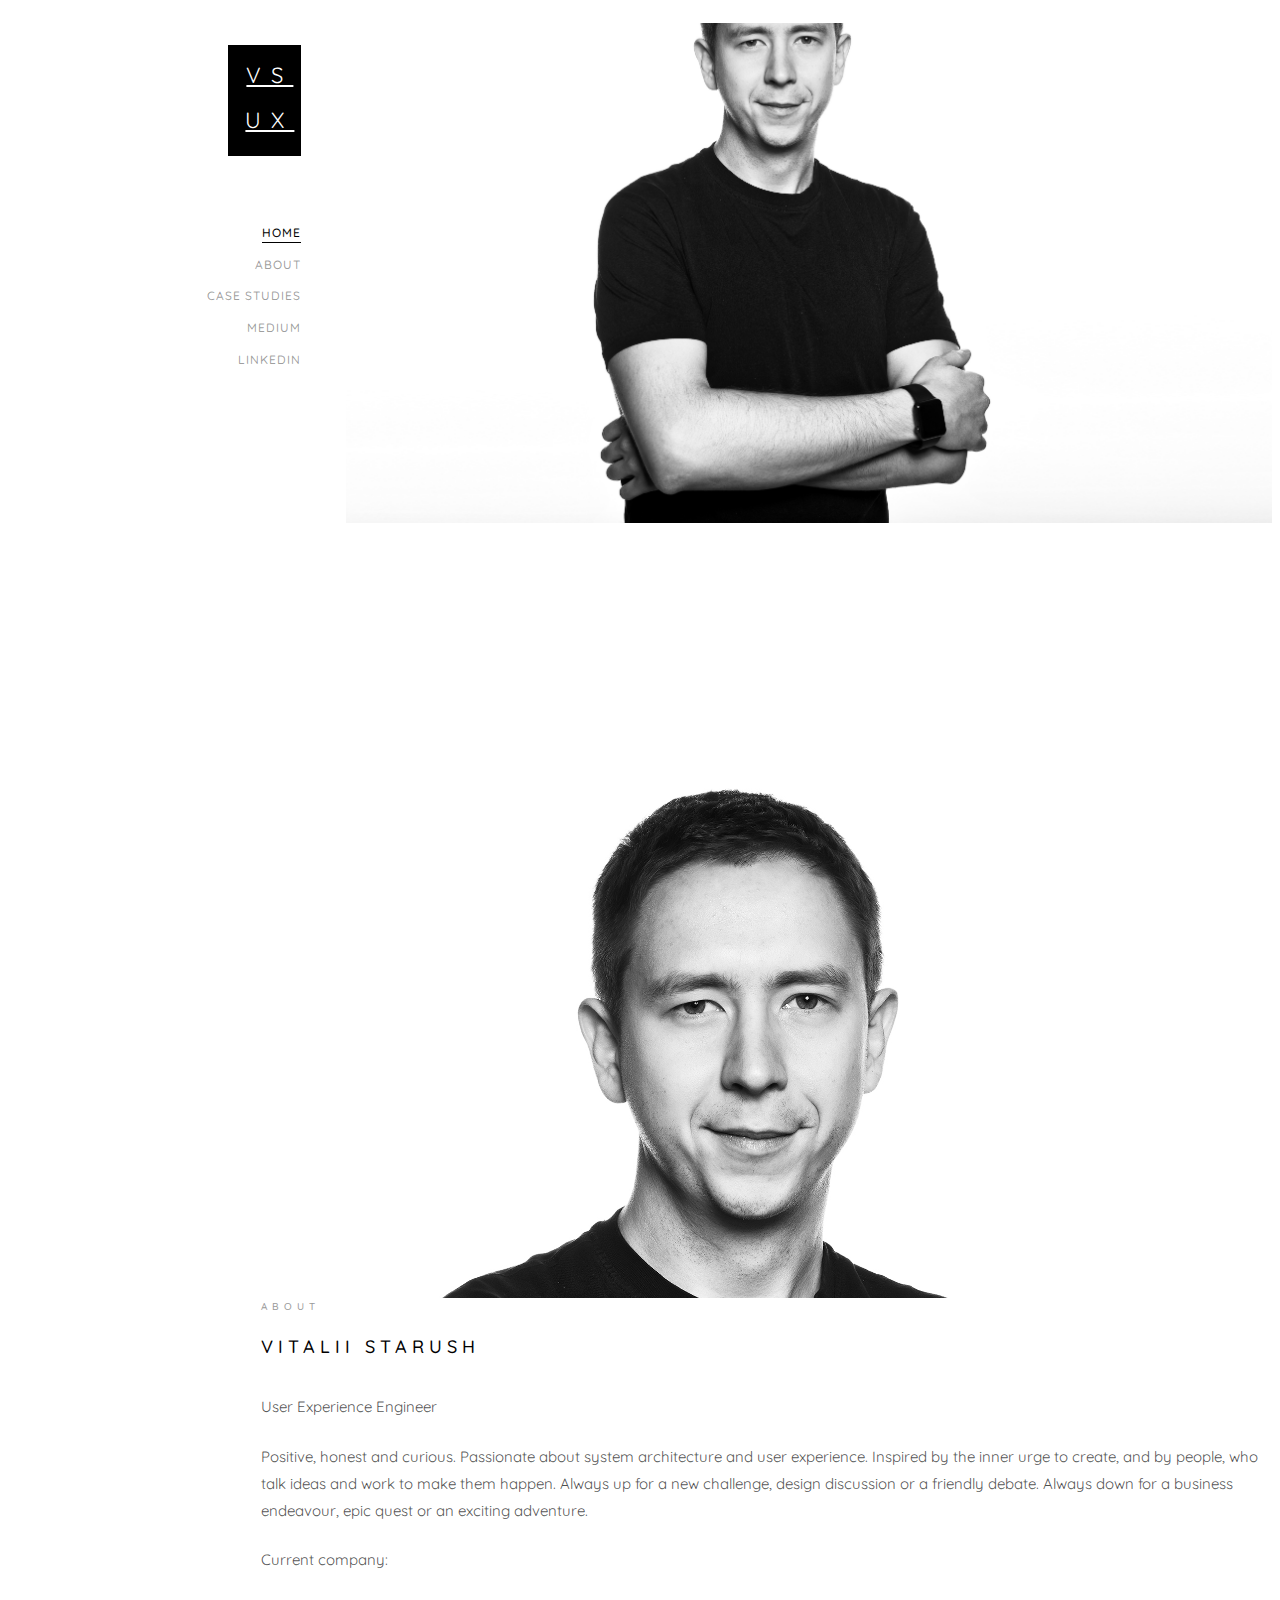
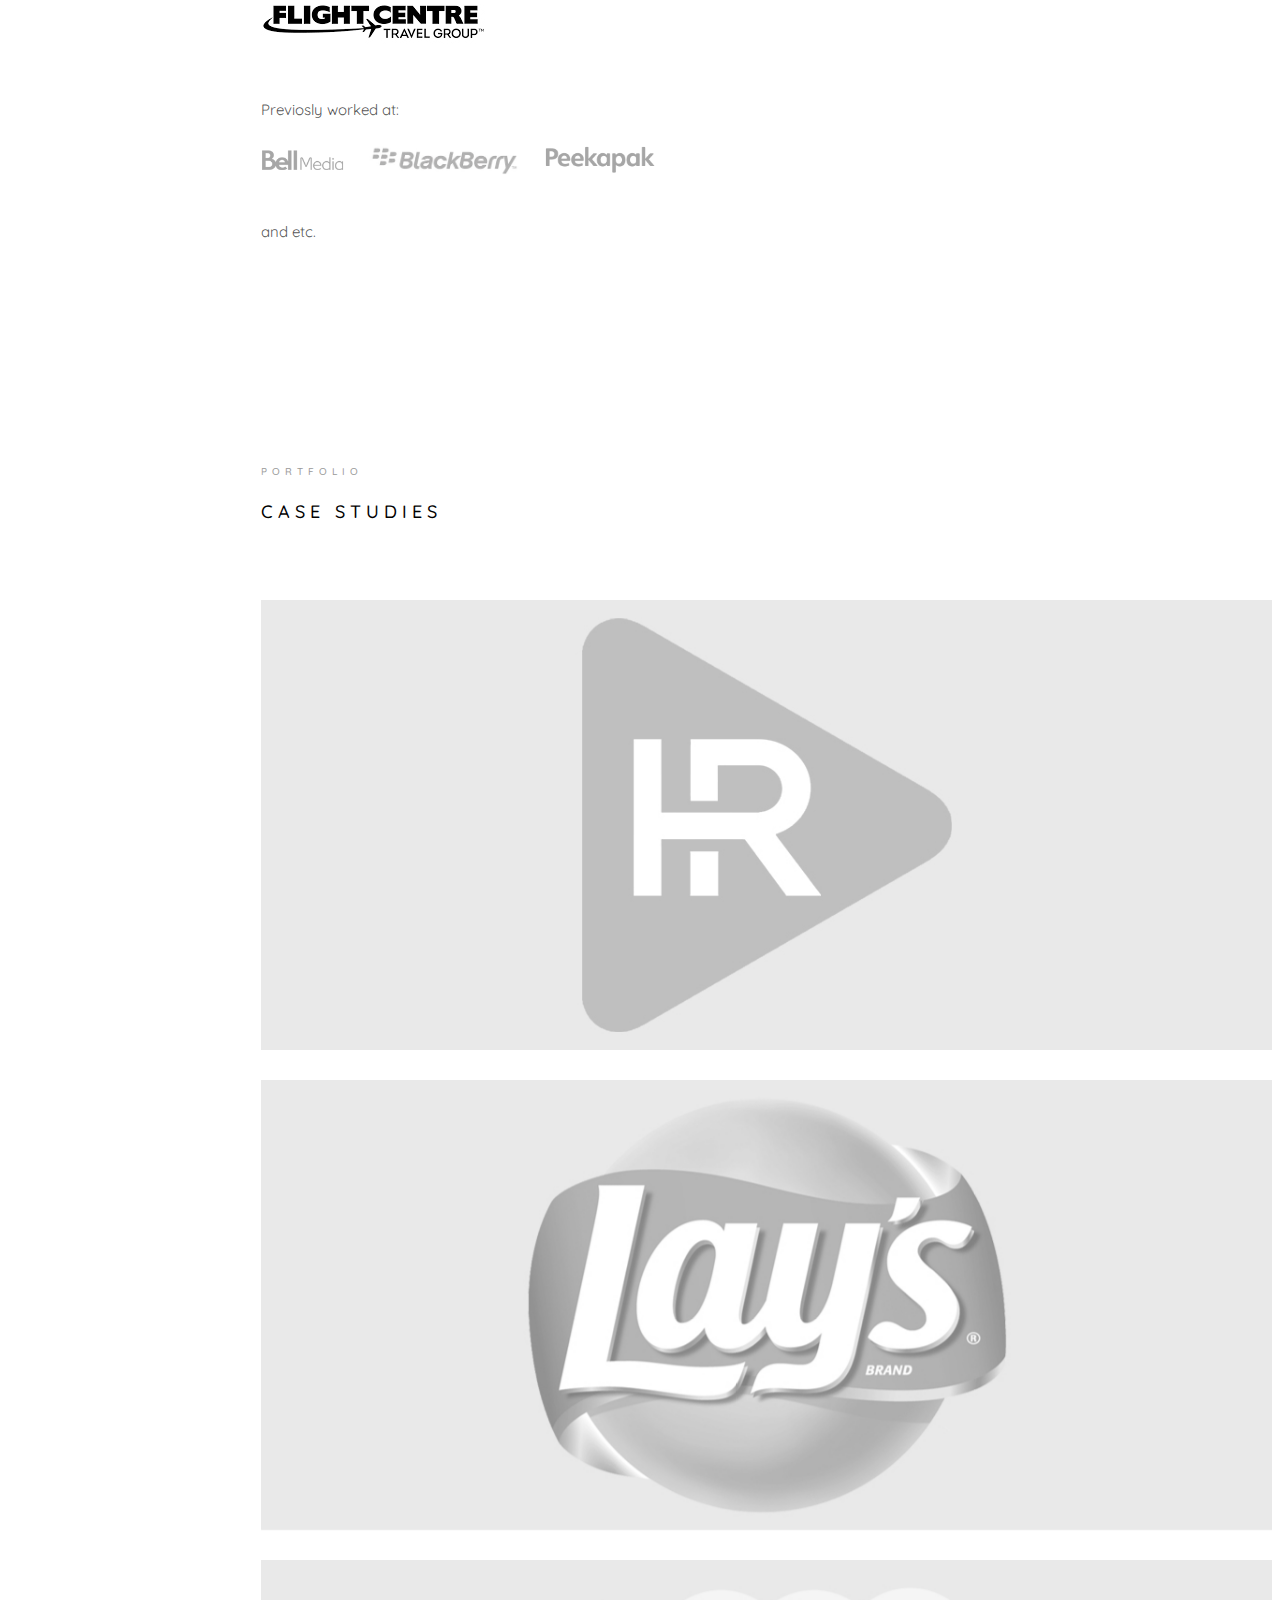
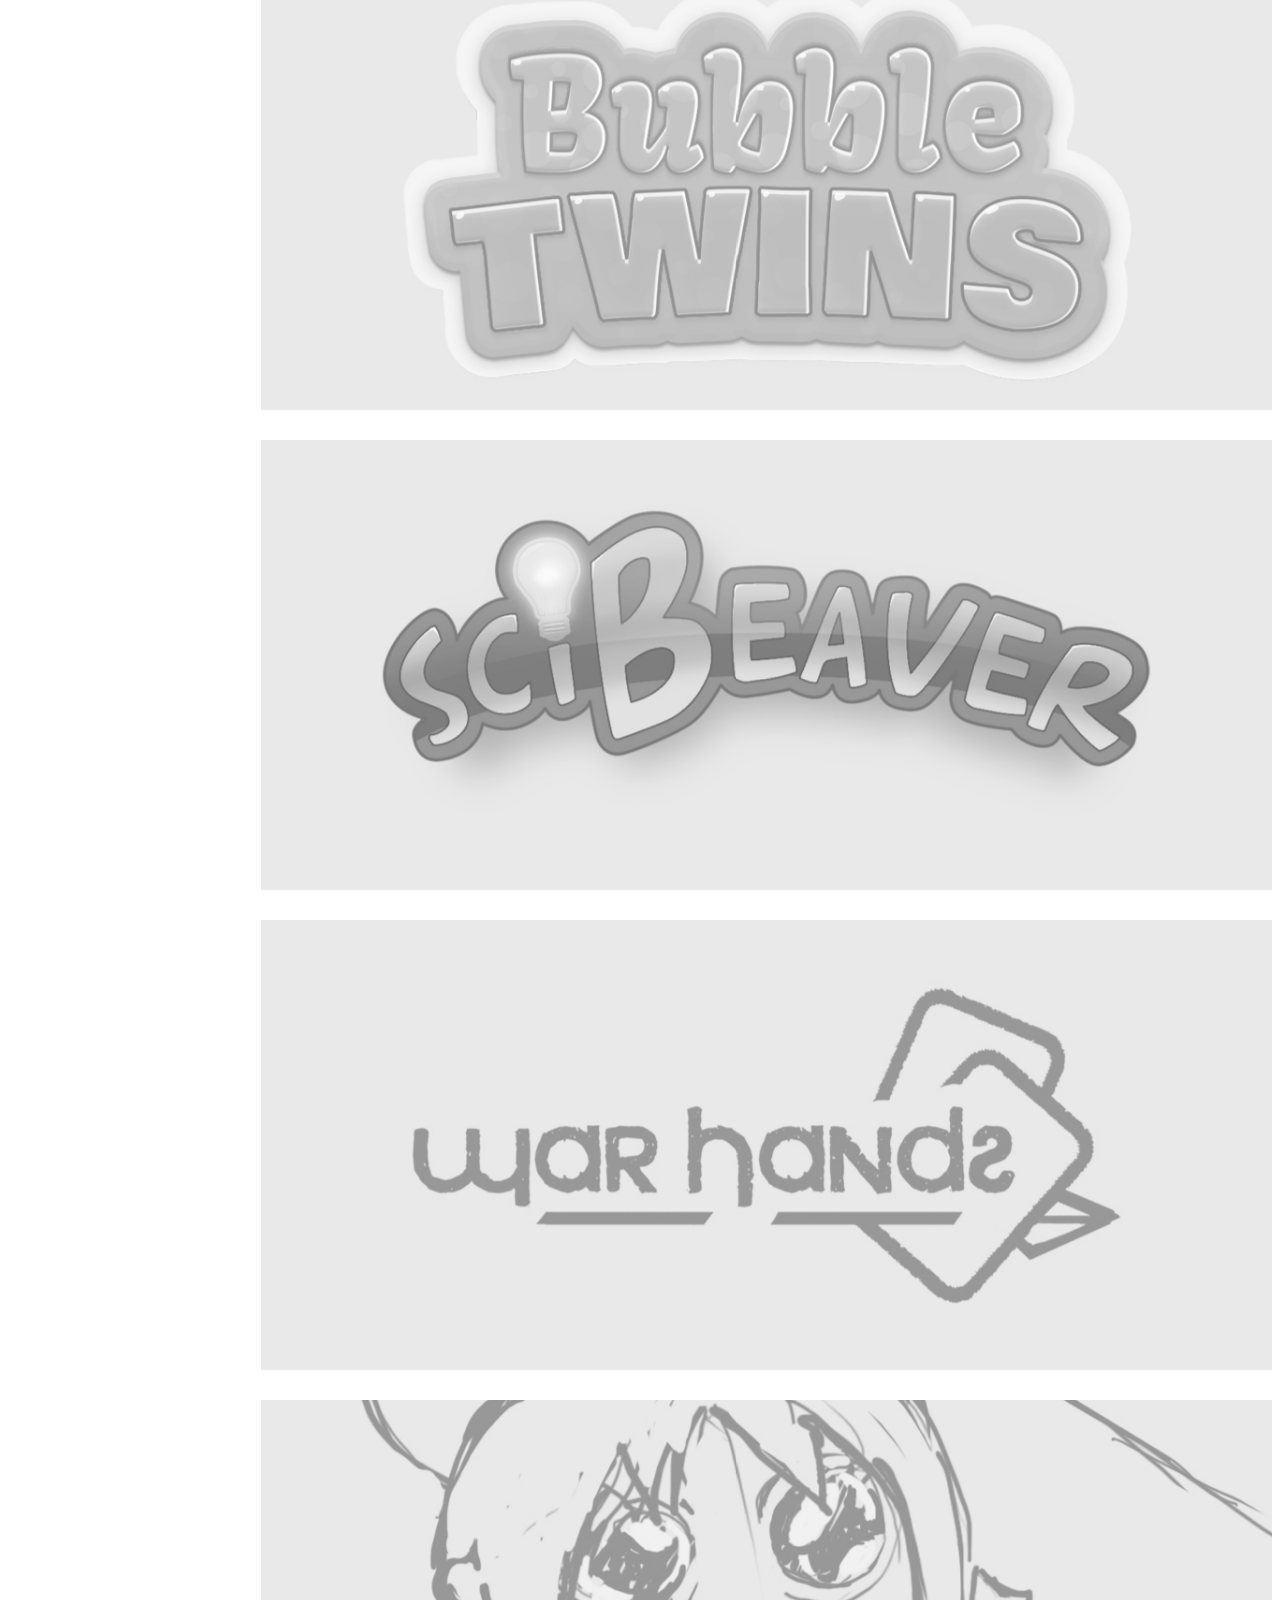
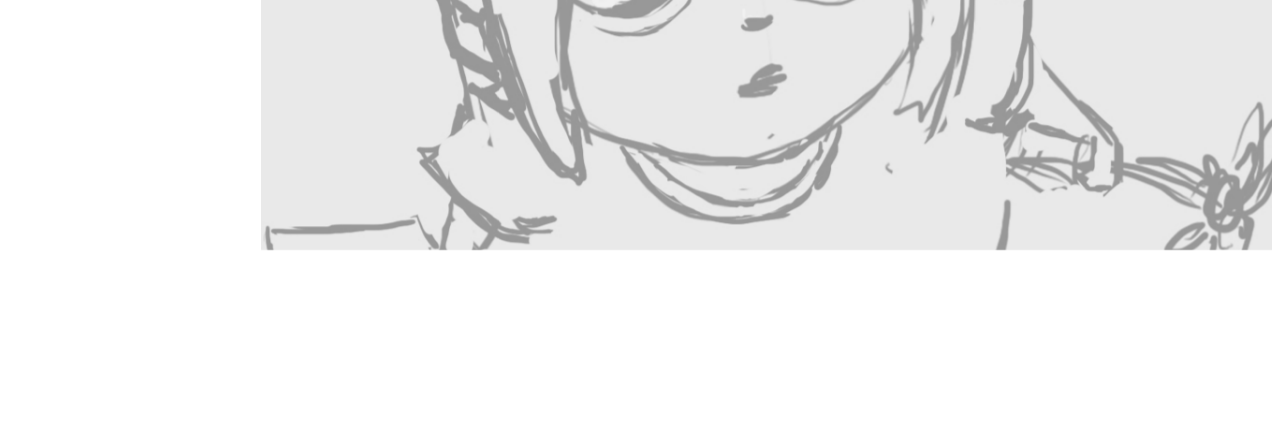
==== index.html @ bcd08b10 "Website version Zero" ====
<!DOCTYPE HTML>
<html>
	
	<head>
	<meta charset="utf-8">
	<meta http-equiv="X-UA-Compatible" content="IE=edge">
	<title>Work Template</title>
	<meta name="viewport" content="width=device-width, initial-scale=1">
	<meta name="description" content="" />
	<meta name="keywords" content="" />
	<meta name="author" content="" />

  <!-- Facebook and Twitter integration -->
	<meta property="og:title" content=""/>
	<meta property="og:image" content=""/>
	<meta property="og:url" content=""/>
	<meta property="og:site_name" content=""/>
	<meta property="og:description" content=""/>
	<meta name="twitter:title" content="" />
	<meta name="twitter:image" content="" />
	<meta name="twitter:url" content="" />
	<meta name="twitter:card" content="" />

	<!-- Place favicon.ico and apple-touch-icon.png in the root directory -->
	<link rel="shortcut icon" href="favicon.ico">

	<link href="https://fonts.googleapis.com/css?family=Quicksand:300,400,500,700" rel="stylesheet">
	
	<!-- Animate.css -->
	<link rel="stylesheet" href="css/animate.css">
	<!-- Icomoon Icon Fonts-->
	<link rel="stylesheet" href="css/icomoon.css">
	<!-- Bootstrap  -->
	<link rel="stylesheet" href="css/bootstrap.css">
	<!-- Flexslider  -->
	<link rel="stylesheet" href="css/flexslider.css">
	<!-- Theme style  -->
	<link rel="stylesheet" href="css/style.css">

	<!-- Modernizr JS -->
	<script src="js/modernizr-2.6.2.min.js"></script>
	<!-- FOR IE9 below -->
	<!--[if lt IE 9]>
	<script src="js/respond.min.js"></script>
	<![endif]-->

	</head>
	<body>
	<div id="colorlib-page">
		<a href="#" class="js-colorlib-nav-toggle colorlib-nav-toggle"><i></i></a>
		<aside id="colorlib-aside" role="complementary" class="border js-fullheight">
			<h1 id="colorlib-logo"><a href="index.html"><span>VS</span><span>UX</span></a></h1>
			<!-- <img id="colorlib-logosrc="images/logo.jpg"> -->
			
			<nav id="colorlib-main-menu" role="navigation">
				<ul>
					<li class="colorlib-active"><a href="index.html">Home</a></li>
					<li><a href="about.html">About</a></li>
					<li><a href="work.html">Case Studies</a></li>
					<li><a target="_blank" href="https://medium.com/@vstarush">Medium</a></li>
					<li><a target="_blank" ref="https://www.linkedin.com/in/vstarush/">LinkedIn</a></li>
					<!-- <li><a href="services.html">Services</a></li> -->
					<!-- <li><a href="blog.html">Blog</a></li> -->
					<!-- <li><a href="contact.html">Contact</a></li> -->
				</ul>
			</nav>

			<!-- <div class="colorlib-footer">
				<p><small>
Copyright &copy;<script>document.write(new Date().getFullYear());</script> All rights reserved | This template is made with <i class="icon-heart" aria-hidden="true"></i> by <a href="https://colorlib.com" target="_blank">Colorlib</a>
</span> <span>Demo Images: <a href="http://nothingtochance.co/" target="_blank">nothingtochance.co</a></span></small></p>
				<ul>
					<li><a href="#"><i class="icon-facebook2"></i></a></li>
					<li><a href="#"><i class="icon-twitter2"></i></a></li>
					<li><a href="#"><i class="icon-instagram"></i></a></li>
					<li><a href="#"><i class="icon-linkedin2"></i></a></li>
				</ul>
			</div> -->

		</aside>

		<div id="colorlib-main">
			<aside id="colorlib-hero" class="js-fullheight">
				<div class="flexslider js-fullheight">
					<ul class="slides">
						<li id="hero-image" style="background-image: url(images/hero-image.jpg);">
							<!-- <div class="overlay"></div> -->
							<div class="container-fluid">
								<div class="row">
									<div class="col-md-8 col-md-offset-2 col-md-pull-2 js-fullheight slider-text">
										<!-- <div class="slider-text-inner">
											<div class="desc">
												<h1>Strategic Design for Brands</h1>
												<h2>100% html5 bootstrap templates Made by <a href="https://colorlib.com/" target="_blank">colorlib.com</a></h2>
													<p><a class="btn btn-primary btn-learn">Learn More<i class="icon-arrow-right3"></i></a></p>
												</div>
										</div> -->
									</div>
								</div>
							</div>
						</li>
				  	</ul>
			  	</div>
			</aside>

			<div class="colorlib-about">
				<div class="container-fluid">
					<div class="row">
						<div class="col-md-6">
							<div class="about-img animate-box" data-animate-effect="fadeInLeft" style="background-image: url(images/about-image.jpg);">
							</div>
						</div>
						<div class="col-md-6 animate-box" data-animate-effect="fadeInRight">
							<div class="about-desc">
								<span class="heading-meta">About</span>
								<h3>Vitalii Starush</h3>
								<p>User Experience Engineer</p>
								<p>Positive, honest and curious. Passionate about system architecture and user experience. Inspired by the inner urge to create, and by people, who talk ideas and work to make them happen. Always up for a new challenge, design discussion or a friendly debate. Always down for a business endeavour, epic quest or an exciting adventure.</p>
								<p>Current company:</p>
								<img height="50px" src="images/comp-logo-fc.jpg">
								<br>
								<br>
								<p>Previosly worked at:</p>
								<img height="30px" style="margin: 0 20px 20px 0; opacity: 0.35;" src="images/comp-logo-bell.jpg">
								<img height="30px" style="margin: 0 20px 20px 0; opacity: 0.35;" src="images/comp-logo-bb.jpg">
								<img height="30px" style="margin: 0 20px 20px 0; opacity: 0.35;" src="images/comp-logo-pp.jpg">
								<br>
								<p>and etc.</p>
							</div>
						</div>
					</div>
				</div>
			</div>
			
			<!-- <div class="colorlib-services">
				<div class="container-fluid">
					<div class="row">
						<div class="col-md-6 col-md-offset-3 col-md-pull-3">
							<span class="heading-meta">What I do?</span>
							<h2 class="colorlib-heading animate-box" data-animate-effect="fadeInLeft">Here are some of my expertise</h2>
						</div>
					</div>
					<div class="row">
						<div class="col-md-6">
							<div class="colorlib-feature animate-box" data-animate-effect="fadeInLeft">
								<div class="colorlib-icon">
									<i class="icon-tag"></i>
								</div>
								<div class="colorlib-text">
									<h3>Branding</h3>
									<p>Far far away, behind the word mountains, far from the countries Vokalia and Consonantia, there live the blind texts. </p>
								</div>
							</div>

							<div class="colorlib-feature animate-box" data-animate-effect="fadeInLeft">
								<div class="colorlib-icon">
									<i class="icon-pen2"></i>
								</div>
								<div class="colorlib-text">
									<h3>Web Design</h3>
									<p>Far far away, behind the word mountains, far from the countries Vokalia and Consonantia, there live the blind texts. </p>
								</div>
							</div>

							<div class="colorlib-feature animate-box" data-animate-effect="fadeInLeft">
								<div class="colorlib-icon">
									<i class="icon-search3"></i>
								</div>
								<div class="colorlib-text">
									<h3>Search engine optimization</h3>
									<p>Far far away, behind the word mountains, far from the countries Vokalia and Consonantia, there live the blind texts. </p>
								</div>
							</div>
						</div>
						<div class="col-md-6">
							<div class="colorlib-feature animate-box" data-animate-effect="fadeInLeft">
								<div class="colorlib-icon">
									<i class="icon-paperplane"></i>
								</div>
								<div class="colorlib-text">
									<h3>Web Development</h3>
									<p>Far far away, behind the word mountains, far from the countries Vokalia and Consonantia, there live the blind texts. </p>
								</div>
							</div>

							<div class="colorlib-feature animate-box" data-animate-effect="fadeInLeft">
								<div class="colorlib-icon">
									<i class="icon-device-desktop"></i>
								</div>
								<div class="colorlib-text">
									<h3>User Interface</h3>
									<p>Far far away, behind the word mountains, far from the countries Vokalia and Consonantia, there live the blind texts. </p>
								</div>
							</div>

							<div class="colorlib-feature animate-box" data-animate-effect="fadeInLeft">
								<div class="colorlib-icon">
									<i class="icon-help"></i>
								</div>
								<div class="colorlib-text">
									<h3>Help &amp; Support</h3>
									<p>Far far away, behind the word mountains, far from the countries Vokalia and Consonantia, there live the blind texts. </p>
								</div>
							</div>
						</div>
					</div>
				</div>
			</div> -->

			<div class="colorlib-work">
				<div class="container-fluid">
					<div class="row">
						<div class="col-md-6 col-md-offset-3 col-md-pull-3">
							<span class="heading-meta">Portfolio</span>
							<h2 class="colorlib-heading animate-box" data-animate-effect="fadeInLeft">Case Studies</h2>
						</div>
					</div>
					<div class="row">
						<div class="col-md-6 animate-box" data-animate-effect="fadeInLeft">
							<div class="project" style="background-image: url(images/work-rh.jpg);">
									<div class="desc">
										<div class="con">
											<h3>Reelhire</h3>
											<span>Video resume service that allowed to reduce by 90% the time a recruiter would spend evaluating a candidate's personality.</span>
											<br>
											<a target="_blank" href="https://medium.com/@vstarush/reelhire-architecture-ed42e00b2125?source=friends_link&sk=fae0ed30ad6c8421fbfc11e8d3b0c2d2" class="lead">Research <i class="icon-chevron-right"></i></a>
											<br><br>
											<a target="_blank" href="https://medium.com/@vstarush/reelhire-design-9ba30aac7098?source=friends_link&sk=ad482906759880a7b51afbe9c2bcbfe9" class="lead">Architecture <i class="icon-chevron-right"></i></a>
											<br><br>
											<a target="_blank" href="https://medium.com/@vstarush/reelhire-design-9ba30aac7098?source=friends_link&sk=ad482906759880a7b51afbe9c2bcbfe9" class="lead">Design <i class="icon-chevron-right"></i></a>
										</div>
									</div>
							</div>
						</div>
						<div class="col-md-6 animate-box" data-animate-effect="fadeInLeft">
							<div class="project" style="background-image: url(images/work-lays.jpg);">
								<div class="desc">
									<div class="con">
										<h3>Lay's: Grab A Pack</h3>
										<span>Branded cross-platform promotional game as a part of Lay's worldwide advertising campaign during the FIFA World Cup 2014.</span>
										<br>
										<a target="_blank" href="https://medium.com/@vstarush/lays-grab-a-pack-experience-loop-264c311dc8bd?source=friends_link&sk=7624a13f22b09e96273d647f2121ecc4" class="lead">Experience Design <i class="icon-chevron-right"></i></a>
										<br><br>
										<a target="_blank" href="https://medium.com/@vstarush/lays-grab-a-pack-development-strategy-fb55473a77e1?source=friends_link&sk=85920ce4d101f50b46b3ee0018c145fd" class="lead">Development Strategy <i class="icon-chevron-right"></i></a>
									</div>
								</div>
							</div>
						</div>
						<div class="col-md-6 animate-box" data-animate-effect="fadeInLeft">
							<div class="project" style="background-image: url(images/work-bt.jpg);">
								<div class="desc">
									<div class="con">
										<h3>First Time User Experience Research</h3>
										<span>Research that allowed to double the time players would spend inside a mobile game during their first play session.</span>
										<br>
										<a target="_blank" href="https://medium.com/@vstarush/first-time-user-experience-ftue-research-c20e2a6e9e43?source=friends_link&sk=8005c45d33d95f851379971ad2b0f067" class="lead">Read More <i class="icon-chevron-right"></i></a>
									</div>
								</div>
							</div>
						</div>
						<div class="col-md-6 animate-box" data-animate-effect="fadeInLeft">
							<div class="project" style="background-image: url(images/work-sb.jpg);">
								<div class="desc">
									<div class="con">
										<h3>Gamified education design</h3>
										<span>Mobile & tablet application that presented complex optical physics laws and principles as a fun and engaging educational game experience for children.</span>
										<br>
										<a target="_blank" href="https://medium.com/@vstarush/ui-hud-design-for-educational-game-c57c1249de33?source=friends_link&sk=498c407da79980dc8e4932d9e7468a8d" class="lead">Read More <i class="icon-chevron-right"></i></a>
									</div>
								</div>
							</div>
						</div>
						<div class="col-md-6 animate-box" data-animate-effect="fadeInLeft">
							<div class="project" style="background-image: url(images/work-wh.jpg);">
								<div class="desc">
									<div class="con">
										<h3>Board game design</h3>
										<span>An overview of the design process and key principles I used to design a board game</span>
										<br>
										<a target="_blank" href="https://medium.com/@vstarush/board-game-design-29c6f9a72219?source=friends_link&sk=d83813b37f19a42190b4b9f2979c722a" class="lead">Read More <i class="icon-chevron-right"></i></a>
									</div>
								</div>
							</div>
						</div>
						<div class="col-md-6 animate-box" data-animate-effect="fadeInLeft">
							<div class="project" style="background-image: url(images/work-ae.jpg);">
								<div class="desc">
									<div class="con">
										<h3>Storyboarding</h3>
										<span>An overview of the process and techniques I used to design a storyboard.</span>
										<br>
										<a target="_blank" href="https://medium.com/@vstarush/aequitas-storyboard-bb70518acec4?source=friends_link&sk=c3c2442737fcf259411438ffa6ad9349" class="lead">Read More <i class="icon-chevron-right"></i></a>
									</div>
								</div>
							</div>
						</div>
					</div>
				</div>
			</div>

			<!-- <div class="colorlib-blog">
				<div class="container-fluid">
					<div class="row">
						<div class="col-md-6 col-md-offset-3 col-md-pull-3">
							<span class="heading-meta">Read</span>
							<h2 class="colorlib-heading animate-box" data-animate-effect="fadeInLeft">Recent Blog</h2>
						</div>
					</div>
					<div class="row">
						<div class="col-md-4 col-sm-6 animate-box" data-animate-effect="fadeInLeft">
							<div class="blog-entry">
								<a href="blog.html" class="blog-img"><img src="images/img-1.jpg" class="img-responsive" alt="HTML5 Bootstrap Template by colorlib.com"></a>
								<div class="desc">
									<span><small>Feb 07, 2018 </small> | <small> Web Design </small> | <small> <i class="icon-bubble3"></i> 4</small></span>
									<h3><a href="blog.html">18 Awesome sites</a></h3>
									<p>Separated they live in Bookmarksgrove right at the coast of the Semantics, a large language ocean.</p>
									<a href="blog.html" class="lead">Read More <i class="icon-arrow-right3"></i></a>
								</div>
							</div>
						</div>
						<div class="col-md-4 col-sm-6 animate-box" data-animate-effect="fadeInLeft">
							<div class="blog-entry">
								<a href="blog.html" class="blog-img"><img src="images/img-2.jpg" class="img-responsive" alt="HTML5 Bootstrap Template by colorlib.com"></a>
								<div class="desc">
									<span><small>Feb 07, 2018 </small> | <small> Web Design </small> | <small> <i class="icon-bubble3"></i> 4</small></span>
									<h3><a href="blog.html">Wordpress for a Beginner</a></h3>
									<p>Separated they live in Bookmarksgrove right at the coast of the Semantics, a large language ocean.</p>
									<a href="blog.html" class="lead">Read More <i class="icon-arrow-right3"></i></a>
								</div>
							</div>
						</div>
						<div class="col-md-4 col-sm-6 animate-box" data-animate-effect="fadeInLeft">
							<div class="blog-entry">
								<a href="blog.html" class="blog-img"><img src="images/img-3.jpg" class="img-responsive" alt="HTML5 Bootstrap Template by colorlib.com"></a>
								<div class="desc">
									<span><small>Feb 07, 2018 </small> | <small> Inspiration </small> | <small> <i class="icon-bubble3"></i> 4</small></span>
									<h3><a href="blog.html">Make website from scratch</a></h3>
									<p>Separated they live in Bookmarksgrove right at the coast of the Semantics, a large language ocean.</p>
									<a href="blog.html" class="lead">Read More <i class="icon-arrow-right3"></i></a>
								</div>
							</div>
						</div>
					</div>
				</div>
			</div> -->

			<!-- <div id="get-in-touch" class="colorlib-bg-color">
				<div class="colorlib-narrow-content">
					<div class="row">
						<div class="col-md-6 animate-box" data-animate-effect="fadeInLeft">
							<h2>Get in Touch!</h2>
						</div>
					</div>
					<div class="row">
						<div class="col-md-6 col-md-offset-3 col-md-pull-3 animate-box" data-animate-effect="fadeInLeft">
							<p class="colorlib-lead">Separated they live in Bookmarksgrove right at the coast of the Semantics, a large language ocean.</p>
							<p><a href="#" class="btn btn-primary btn-learn">Contact me!</a></p>
						</div>
						
					</div>
				</div>
			</div>
		</div> -->
	</div>

	<!-- jQuery -->
	<script src="js/jquery.min.js"></script>
	<!-- jQuery Easing -->
	<script src="js/jquery.easing.1.3.js"></script>
	<!-- Bootstrap -->
	<script src="js/bootstrap.min.js"></script>
	<!-- Waypoints -->
	<script src="js/jquery.waypoints.min.js"></script>
	<!-- Flexslider -->
	<script src="js/jquery.flexslider-min.js"></script>
	<!-- Sticky Kit -->
	<script src="js/sticky-kit.min.js"></script>
	
	
	<!-- MAIN JS -->
	<script src="js/main.js"></script>

	</body>
</html>
---- css/style.css ----
@font-face {
  font-family: 'icomoon';
  src: url("../fonts/icomoon/icomoon.eot?srf3rx");
  src: url("../fonts/icomoon/icomoon.eot?srf3rx#iefix") format("embedded-opentype"), url("../fonts/icomoon/icomoon.ttf?srf3rx") format("truetype"), url("../fonts/icomoon/icomoon.woff?srf3rx") format("woff"), url("../fonts/icomoon/icomoon.svg?srf3rx#icomoon") format("svg");
  font-weight: normal;
  font-style: normal; }

/* =======================================================
*
* 	Template Style 
*	Edit this section
*
* ======================================================= */
body {
  font-family: "Quicksand", Arial, sans-serif;
  font-weight: 400;
  font-size: 15px;
  line-height: 1.8;
  color: rgba(0, 0, 0, 0.7); }
  @media screen and (max-width: 992px) {
    body {
      font-size: 16px; } }

a {
  color: #F75940;
  -webkit-transition: 0.5s;
  -o-transition: 0.5s;
  transition: 0.5s; }
  a:hover, a:active, a:focus {
    color: #F75940;
    outline: none;
    text-decoration: none !important; }

p {
  margin-bottom: 1.5em; }

h1, h2, h3, h4, h5, h6 {
  color: #000;
  font-family: "Quicksand", Arial, sans-serif;
  font-weight: 400;
  margin: 0 0 30px 0; }

figure {
  margin-bottom: 2.5em;
  float: left;
  width: 100%; }
  figure figcaption {
    font-size: 16px;
    width: 80%;
    margin: 20px auto 0px auto;
    color: #b3b3b3;
    font-style: italic;
    font-family: "Quicksand", Arial, sans-serif; }
    @media screen and (max-width: 480px) {
      figure figcaption {
        width: 100%; } }

::-webkit-selection {
  color: #fff;
  background: #F75940; }

::-moz-selection {
  color: #fff;
  background: #F75940; }

::selection {
  color: #fff;
  background: #F75940; }

#colorlib-page {
  width: 100%;
  overflow: hidden;
  position: relative; }

#colorlib-aside {
  padding-top: 3em;
  padding-bottom: 40px;
  padding-left: 3em;
  padding-right: 3em;
  width: 20%;
  position: fixed;
  bottom: 0;
  top: 0;
  left: 0;
  overflow-y: scroll;
  z-index: 1001;
  background: #fff;
  -webkit-transition: 0.5s;
  -o-transition: 0.5s;
  transition: 0.5s; }
  @media screen and (max-width: 1200px) {
    #colorlib-aside {
      width: 30%; } }
  @media screen and (max-width: 768px) {
    #colorlib-aside {
      width: 270px;
      -moz-transform: translateX(-270px);
      -webkit-transform: translateX(-270px);
      -ms-transform: translateX(-270px);
      -o-transform: translateX(-270px);
      transform: translateX(-270px);
      padding-top: 4em; } }
  #colorlib-aside #colorlib-logo {
    text-align: right;
    font-weight: 400;
    font-size: 22px;
    text-transform: uppercase;
    margin-bottom: 3em;
    display: block;
    width: 100%; }
    @media screen and (max-width: 768px) {
      #colorlib-aside #colorlib-logo {
        margin-bottom: 1em; } }
    #colorlib-aside #colorlib-logo a {
      display: inline-block;
      text-align: center;
      background: #000;
      padding: .5em .8em;
      color: #fff;
      letter-spacing: 10px;
      padding-right: .3em; }
      #colorlib-aside #colorlib-logo a span {
        display: block;
        margin-bottom: 5px;
        text-align: center; }
  #colorlib-aside #colorlib-main-menu ul {
    text-align: right;
    margin: 0;
    padding: 0; }
    @media screen and (max-width: 768px) {
      #colorlib-aside #colorlib-main-menu ul {
        margin: 0 0 2em 0; } }
    #colorlib-aside #colorlib-main-menu ul li {
      margin: 0 0 10px 0;
      padding: 0;
      list-style: none;
      font-size: 12px;
      font-weight: 500;
      text-transform: uppercase;
      letter-spacing: 1px; }
      #colorlib-aside #colorlib-main-menu ul li a {
        color: rgba(0, 0, 0, 0.4);
        text-decoration: none;
        position: relative;
        padding: 10px 0;
        font-family: "Quicksand", Arial, sans-serif;
        -webkit-transition: 0.3s;
        -o-transition: 0.3s;
        transition: 0.3s; }
        #colorlib-aside #colorlib-main-menu ul li a:after {
          content: "";
          position: absolute;
          height: 1px;
          bottom: 7px;
          left: 0;
          right: 0;
          background-color: #000;
          visibility: hidden;
          -webkit-transform: scaleX(0);
          -moz-transform: scaleX(0);
          -ms-transform: scaleX(0);
          -o-transform: scaleX(0);
          transform: scaleX(0);
          -webkit-transition: all 0.3s cubic-bezier(0.175, 0.885, 0.32, 1.275);
          -moz-transition: all 0.3s cubic-bezier(0.175, 0.885, 0.32, 1.275);
          -ms-transition: all 0.3s cubic-bezier(0.175, 0.885, 0.32, 1.275);
          -o-transition: all 0.3s cubic-bezier(0.175, 0.885, 0.32, 1.275);
          transition: all 0.3s cubic-bezier(0.175, 0.885, 0.32, 1.275); }
        #colorlib-aside #colorlib-main-menu ul li a:hover {
          text-decoration: none;
          color: black; }
          #colorlib-aside #colorlib-main-menu ul li a:hover:after {
            visibility: visible;
            -webkit-transform: scaleX(1);
            -moz-transform: scaleX(1);
            -ms-transform: scaleX(1);
            -o-transform: scaleX(1);
            transform: scaleX(1); }
      #colorlib-aside #colorlib-main-menu ul li.colorlib-active a {
        color: #000; }
        #colorlib-aside #colorlib-main-menu ul li.colorlib-active a:after {
          visibility: visible;
          -webkit-transform: scaleX(1);
          -moz-transform: scaleX(1);
          -ms-transform: scaleX(1);
          -o-transform: scaleX(1);
          transform: scaleX(1); }
  #colorlib-aside .colorlib-footer {
    position: absolute;
    bottom: 40px;
    right: 1.5em;
    left: 1.5em;
    font-size: 15px;
    text-align: right;
    font-weight: 400;
    color: rgba(0, 0, 0, 0.6);
    padding: 0 20px; }
    @media screen and (max-width: 768px) {
      #colorlib-aside .colorlib-footer {
        position: relative;
        bottom: 0; } }
    #colorlib-aside .colorlib-footer span {
      display: block; }
    #colorlib-aside .colorlib-footer ul {
      padding: 0;
      margin: 0; }
      #colorlib-aside .colorlib-footer ul li {
        padding: 0;
        margin: 0;
        display: inline;
        list-style: none; }
        #colorlib-aside .colorlib-footer ul li a {
          color: rgba(0, 0, 0, 0.7);
          padding: 4px; }
          #colorlib-aside .colorlib-footer ul li a:hover, #colorlib-aside .colorlib-footer ul li a:active, #colorlib-aside .colorlib-footer ul li a:focus {
            text-decoration: none;
            outline: none;
            color: #F75940; }

#colorlib-main {
  width: 80%;
  float: right;
  -webkit-transition: 0.5s;
  -o-transition: 0.5s;
  transition: 0.5s; }
  @media screen and (max-width: 1200px) {
    #colorlib-main {
      width: 70%; } }
  @media screen and (max-width: 768px) {
    #colorlib-main {
      width: 100%; } }

#colorlib-hero {
  min-height: 500px;
  background: #fff url(../images/loader.gif) no-repeat center center;
  width: 100%;
  float: left;
  margin-bottom: 10em;
  clear: both; }
  #colorlib-hero .btn {
    font-size: 24px; }
    #colorlib-hero .btn.btn-primary {
      padding: 14px 30px !important; }
  #colorlib-hero .flexslider {
    border: none;
    z-index: 1;
    margin-bottom: 0; }
    #colorlib-hero .flexslider .slides {
      position: relative;
      overflow: hidden; }
      #colorlib-hero .flexslider .slides li {
        background-repeat: no-repeat;
        background-size: cover;
        background-position: bottom center;
        min-height: 400px;
        position: relative; }
    #colorlib-hero .flexslider .flex-control-nav {
      bottom: 20px;
      z-index: 1000;
      right: 20px;
      float: right;
      width: auto; }
      #colorlib-hero .flexslider .flex-control-nav li {
        display: block;
        margin-bottom: 10px; }
        #colorlib-hero .flexslider .flex-control-nav li a {
          background: rgba(255, 255, 255, 0.2);
          -webkit-box-shadow: none;
          box-shadow: none;
          width: 12px;
          height: 12px;
          cursor: pointer; }
          #colorlib-hero .flexslider .flex-control-nav li a.flex-active {
            cursor: pointer;
            background: transparent;
            border: 2px solid #F75940; }
    #colorlib-hero .flexslider .flex-direction-nav {
      display: none; }
    #colorlib-hero .flexslider .slider-text {
      display: table;
      opacity: 0;
      min-height: 500px;
      z-index: 9; }
      #colorlib-hero .flexslider .slider-text > .slider-text-inner {
        display: table-cell;
        vertical-align: middle;
        min-height: 700px;
        padding: 2em;
        position: relative; }
        #colorlib-hero .flexslider .slider-text > .slider-text-inner .desc {
          position: absolute;
          bottom: 15px;
          left: 0;
          padding: 30px;
          background: #fff; }
        @media screen and (max-width: 768px) {
          #colorlib-hero .flexslider .slider-text > .slider-text-inner {
            text-align: center; } }
        #colorlib-hero .flexslider .slider-text > .slider-text-inner h1, #colorlib-hero .flexslider .slider-text > .slider-text-inner h2 {
          margin: 0;
          padding: 0;
          color: black;
          font-family: "Quicksand", Arial, sans-serif; }
        #colorlib-hero .flexslider .slider-text > .slider-text-inner h1 {
          margin-bottom: 20px;
          font-size: 44px;
          line-height: 1.3;
          font-weight: 300; }
          @media screen and (max-width: 768px) {
            #colorlib-hero .flexslider .slider-text > .slider-text-inner h1 {
              font-size: 28px; } }
        #colorlib-hero .flexslider .slider-text > .slider-text-inner h2 {
          font-size: 18px;
          line-height: 1.5;
          margin-bottom: 30px;
          font-weight: 300;
          font-family: "Quicksand", Arial, sans-serif; }
          #colorlib-hero .flexslider .slider-text > .slider-text-inner h2 a {
            color: rgba(247, 89, 64, 0.8);
            border-bottom: 1px solid rgba(247, 89, 64, 0.7); }
        #colorlib-hero .flexslider .slider-text > .slider-text-inner .heading-section {
          font-size: 50px; }
          @media screen and (max-width: 768px) {
            #colorlib-hero .flexslider .slider-text > .slider-text-inner .heading-section {
              font-size: 30px; } }
        #colorlib-hero .flexslider .slider-text > .slider-text-inner s
.colorlib-lead {
          font-size: 20px;
          color: #fff; }
        #colorlib-hero .flexslider .slider-text > .slider-text-inner p {
          margin-bottom: 0; }
        #colorlib-hero .flexslider .slider-text > .slider-text-inner .btn {
          font-size: 12px;
          text-transform: uppercase;
          letter-spacing: 2px;
          color: #000;
          padding: 10px 15px !important;
          border: none;
          font-weight: 400; }
          #colorlib-hero .flexslider .slider-text > .slider-text-inner .btn.btn-learn {
            background: transparent;
            color: #000;
            border: 1px solid #000; }
            #colorlib-hero .flexslider .slider-text > .slider-text-inner .btn.btn-learn:hover {
              background: transparent !important;
              border: 1px solid #000 !important; }
          @media screen and (max-width: 768px) {
            #colorlib-hero .flexslider .slider-text > .slider-text-inner .btn {
              width: 100%; } }

body.offcanvas {
  overflow-x: hidden; }
  body.offcanvas #colorlib-aside {
    -moz-transform: translateX(0);
    -webkit-transform: translateX(0);
    -ms-transform: translateX(0);
    -o-transform: translateX(0);
    transform: translateX(0);
    width: 270px;
    background: #fff;
    z-index: 999;
    position: fixed; }
  body.offcanvas #colorlib-main, body.offcanvas .colorlib-nav-toggle {
    top: 0;
    -moz-transform: translateX(270px);
    -webkit-transform: translateX(270px);
    -ms-transform: translateX(270px);
    -o-transform: translateX(270px);
    transform: translateX(270px); }

.colorlib-blog,
.colorlib-work,
.colorlib-about,
.colorlib-services,
.colorlib-contact {
  padding-top: 4em;
  padding-bottom: 9em;
  clear: both;
  width: 100%;
  display: block; }
  @media screen and (max-width: 768px) {
    .colorlib-blog,
    .colorlib-work,
    .colorlib-about,
    .colorlib-services,
    .colorlib-contact {
      padding-top: 5em;
      padding-bottom: 8em; } }

.about-img,
.about-img-2 {
  background-size: cover;
  background-position: center center;
  background-repeat: no-repeat;
  position: relative; }

.colorlib-heading {
  font-size: 18px;
  margin-bottom: 4em;
  font-weight: 500;
  text-transform: uppercase;
  letter-spacing: 5px;
  line-height: 1.8; }
  .colorlib-heading span {
    display: block; }
  @media screen and (max-width: 768px) {
    .colorlib-heading {
      margin-bottom: 1em; } }

.heading-meta {
  margin-bottom: 15px;
  display: block;
  font-size: 10px;
  text-transform: uppercase;
  color: #999999;
  font-weight: 500;
  letter-spacing: 5px; }

.about-img {
  width: 75%;
  height: 550px; }
  .about-img .about-img-2 {
    width: 100% !important;
    height: 390px;
    position: absolute;
    top: 80px;
    right: -100px;
    width: 80%;
    -webkit-box-shadow: 0px 35px 78px -23px rgba(0, 0, 0, 0.33);
    -moz-box-shadow: 0px 35px 78px -23px rgba(0, 0, 0, 0.33);
    box-shadow: 0px 35px 78px -23px rgba(0, 0, 0, 0.33); }

.about-desc h3 {
  font-size: 18px;
  text-transform: uppercase;
  letter-spacing: 5px;
  font-weight: 500; }

.fancy-collapse-panel .panel-default > .panel-heading {
  padding: 0; }

.panel-heading a {
  padding: 15px 25px;
  display: block;
  width: 100%;
  font-weight: 400;
  font-size: 14px;
  letter-spacing: 1px;
  text-transform: uppercase;
  background-color: #000;
  color: #fff;
  position: relative;
  -webkit-box-shadow: none !important;
  -moz-box-shadow: none !important;
  -ms-box-shadow: none !important;
  -o-box-shadow: none !important;
  box-shadow: none !important; }

.panel {
  -webkit-box-shadow: none !important;
  -moz-box-shadow: none !important;
  -ms-box-shadow: none !important;
  -o-box-shadow: none !important;
  box-shadow: none !important;
  border: none; }

.panel-heading a:after {
  font-family: "icomoon";
  content: "\ea0e";
  position: absolute;
  right: 20px;
  font-size: 20px;
  font-weight: 400;
  top: 50%;
  line-height: 1;
  margin-top: -10px; }

.panel-heading a.collapsed:after {
  content: "\ea1c"; }

.panel-heading a.collapsed {
  background: #fafafa;
  border: 1px solid #e6e6e6 !important;
  color: #333333; }

.panel-body {
  padding: 1.5em;
  margin-top: 5px;
  border: 1px solid #e6e6e6 !important; }

.blog-entry {
  width: 100%;
  float: left;
  background: #fff;
  margin-bottom: 3em; }
  @media screen and (max-width: 768px) {
    .blog-entry {
      margin-bottom: 3em; } }
  .blog-entry .blog-img {
    width: 100%;
    float: left;
    overflow: hidden;
    position: relative;
    z-index: 1;
    margin-bottom: 25px; }
    .blog-entry .blog-img img {
      position: relative;
      max-width: 100%;
      -webkit-transform: scale(1);
      -moz-transform: scale(1);
      -ms-transform: scale(1);
      -o-transform: scale(1);
      transform: scale(1);
      -webkit-transition: 0.3s;
      -o-transition: 0.3s;
      transition: 0.3s; }
  .blog-entry .desc h3 {
    font-size: 16px;
    margin-bottom: 25px;
    line-height: auto;
    font-weight: 500;
    text-transform: uppercase;
    letter-spacing: 1px; }
    .blog-entry .desc h3 a {
      color: #000;
      text-decoration: none; }
  .blog-entry .desc span {
    display: block;
    margin-bottom: 20px;
    font-size: 14px;
    color: rgba(0, 0, 0, 0.5) !important; }
    .blog-entry .desc span small i {
      color: #999999; }
  .blog-entry .desc .lead {
    font-size: 12px;
    text-transform: uppercase;
    letter-spacing: 2px;
    color: #000; }
  .blog-entry:hover .blog-img img {
    -webkit-transform: scale(1.1);
    -moz-transform: scale(1.1);
    -ms-transform: scale(1.1);
    -o-transform: scale(1.1);
    transform: scale(1.1); }

.overlap {
  margin-top: 5em;
  background: #fff;
  padding: 30px; }
  @media screen and (max-width: 768px) {
    .overlap {
      margin-top: 2em; } }

.project {
  background-size: cover;
  background-position: center center;
  background-repeat: no-repeat;
  position: relative;
  height: 450px;
  width: 100%;
  display: block;
  margin-bottom: 30px; }
  .project .desc {
    position: absolute;
    top: 0;
    bottom: 0;
    left: 0;
    width: 100%;
    right: 0;
    background: rgba(0, 0, 0, 0.9);
    opacity: 0;
    -webkit-transition: 0.3s;
    -o-transition: 0.3s;
    transition: 0.3s; }
    .project .desc .con {
      padding: 20px;
      display: block;
      position: relative;
      height: 450px; }
      .project .desc .con .icon {
        position: absolute;
        bottom: 20px;
        left: 20px;
        right: 20px; }
        .project .desc .con .icon span {
          display: inline;
          padding-right: 5px; }
          .project .desc .con .icon span a {
            color: #cccccc;
            padding: 5px;
            background: #333333;
            -webkit-border-radius: 4px;
            -moz-border-radius: 4px;
            -ms-border-radius: 4px;
            border-radius: 4px; }
        .project .desc .con .icon i {
          font-size: 16px;
          color: #cccccc; }
    .project .desc h3 {
      font-size: 16px;
      font-weight: 500;
      text-transform: uppercase;
      letter-spacing: 1px;
      -webkit-transition: -webkit-transform 0.3s, opacity 0.3s;
      -webkit-transition: opacity 0.3s, -webkit-transform 0.3s;
      transition: opacity 0.3s, -webkit-transform 0.3s;
      -o-transition: transform 0.3s, opacity 0.3s;
      transition: transform 0.3s, opacity 0.3s;
      transition: transform 0.3s, opacity 0.3s, -webkit-transform 0.3s;
      -webkit-transform: translate3d(0, -15px, 0);
      transform: translate3d(0, -15px, 0);
      margin-bottom: 15px; }
      .project .desc h3 a {
        color: #fff; }
    .project .desc span {
      display: block;
      color: #999999;
      font-size: 13px;
      -webkit-transition: -webkit-transform 0.3s, opacity 0.3s;
      -webkit-transition: opacity 0.3s, -webkit-transform 0.3s;
      transition: opacity 0.3s, -webkit-transform 0.3s;
      -o-transition: transform 0.3s, opacity 0.3s;
      transition: transform 0.3s, opacity 0.3s;
      transition: transform 0.3s, opacity 0.3s, -webkit-transform 0.3s;
      -webkit-transform: translate3d(0, 15px, 0);
      transform: translate3d(0, 15px, 0); }
      .project .desc span a {
        color: #000; }
    @media screen and (max-width: 768px) {
      .project .desc {
        opacity: 1;
        background: rgba(255, 255, 255, 0.5); }
        .project .desc h3 {
          font-style: 28px;
          -webkit-transform: translate3d(0, 0, 0);
          transform: translate3d(0, 0, 0);
          color: #000; }
        .project .desc span {
          -webkit-transform: translate3d(0, 0, 0);
          transform: translate3d(0, 0, 0); } }
  .project:hover .desc {
    opacity: 1; }
    .project:hover .desc h3 {
      -webkit-transform: translate3d(0, 0, 0);
      transform: translate3d(0, 0, 0); }
    .project:hover .desc span {
      -webkit-transform: translate3d(0, 0, 0);
      transform: translate3d(0, 0, 0); }

.project-desc h2 {
  font-size: 16px;
  font-weight: 500;
  text-transform: uppercase;
  letter-spacing: 1px;
  margin-bottom: 15px; }

.project-desc span {
  display: block;
  color: #666666;
  font-size: 13px;
  margin-bottom: 15px; }
  .project-desc span a {
    color: #666666; }

.project-desc .icon span {
  display: inline;
  padding-right: 5px; }

.project-desc .btn-download {
  font-size: 13px;
  text-transform: uppercase;
  font-weight: 400;
  text-decoration: underline; }

.colorlib-lead {
  font-size: 18px;
  line-height: 1.5; }

#get-in-touch {
  padding: 2em; }
  #get-in-touch .btn-learn {
    padding: 15px 30px !important;
    font-size: 13px;
    -webkit-border-radius: 30px;
    -moz-border-radius: 30px;
    -ms-border-radius: 30px;
    border-radius: 30px; }

.colorlib-social {
  padding: 0;
  margin: 0;
  text-align: center; }
  .colorlib-social li {
    padding: 0;
    margin: 0;
    list-style: none;
    display: -moz-inline-stack;
    display: inline-block;
    zoom: 1;
    *display: inline; }
    .colorlib-social li a {
      font-size: 22px;
      color: #000;
      padding: 10px;
      display: -moz-inline-stack;
      display: inline-block;
      zoom: 1;
      *display: inline;
      -webkit-border-radius: 7px;
      -moz-border-radius: 7px;
      -ms-border-radius: 7px;
      border-radius: 7px; }
      @media screen and (max-width: 768px) {
        .colorlib-social li a {
          padding: 10px 8px; } }
      .colorlib-social li a:hover {
        color: #F75940; }
      .colorlib-social li a:hover, .colorlib-social li a:active, .colorlib-social li a:focus {
        outline: none;
        text-decoration: none;
        color: #F75940; }

#map {
  width: 100%;
  height: 700px; }
  @media screen and (max-width: 768px) {
    #map {
      height: 200px; } }

.colorlib-more-contact {
  background: #fafafa;
  border: 1px solid red; }

.colorlib-feature {
  text-align: left;
  width: 100%;
  float: left;
  margin-bottom: 40px;
  position: relative; }
  .colorlib-feature .colorlib-icon {
    position: absolute;
    top: 0;
    left: 0;
    width: 100px;
    height: 100px;
    display: table;
    text-align: center;
    background: rgba(0, 0, 0, 0.03);
    -webkit-border-radius: 2px;
    -moz-border-radius: 2px;
    -ms-border-radius: 2px;
    border-radius: 2px; }
    .colorlib-feature .colorlib-icon i {
      display: table-cell;
      vertical-align: middle;
      color: #F75940;
      font-size: 40px;
      height: 100px; }
      @media screen and (max-width: 1200px) {
        .colorlib-feature .colorlib-icon i {
          font-size: 40px; } }
  .colorlib-feature .colorlib-text {
    padding-left: 120px;
    width: 100%; }
    .colorlib-feature .colorlib-text h2, .colorlib-feature .colorlib-text h3 {
      margin: 0;
      padding: 0; }
    .colorlib-feature .colorlib-text h3 {
      font-weight: 500;
      margin-bottom: 20px;
      color: rgba(0, 0, 0, 0.7);
      font-size: 14px;
      letter-spacing: 3px;
      text-transform: uppercase; }
  .colorlib-feature.colorlib-feature-sm .colorlib-text {
    margin-top: 30px; }
  .colorlib-feature.colorlib-feature-sm .colorlib-icon i {
    color: #F75940;
    font-size: 40px; }
    @media screen and (max-width: 1200px) {
      .colorlib-feature.colorlib-feature-sm .colorlib-icon i {
        font-size: 28px; } }

.colorlib-feature-lg .colorlib-text h2, .colorlib-feature-lg .colorlib-text h3 {
  margin: 0;
  padding: 0; }

.colorlib-feature-lg .colorlib-text h3 {
  font-weight: 500;
  margin-bottom: 20px;
  color: rgba(0, 0, 0, 0.8);
  font-size: 14px;
  letter-spacing: .2em;
  text-transform: uppercase; }

.colorlib-bg-color {
  background: #fafafa;
  position: relative; }

.pagination {
  padding: 0; }
  .pagination li {
    margin: 2px; }
    .pagination li a {
      color: #000;
      background: transparent;
      color: #000;
      margin: 2px;
      -webkit-border-radius: 0;
      -moz-border-radius: 0;
      -ms-border-radius: 0;
      border-radius: 0; }
      .pagination li a:first-child {
        -webkit-border-radius: 2px;
        -moz-border-radius: 2px;
        -ms-border-radius: 2px;
        border-radius: 2px; }
      .pagination li a:hover, .pagination li a:focus {
        background: #F75940;
        color: #fff;
        border: 1px solid #F75940; }
      @media screen and (max-width: 768px) {
        .pagination li a {
          padding: 7px 15px; } }
    .pagination li.active a {
      background: #F75940;
      border: 1px solid #F75940 !important; }
      .pagination li.active a:hover, .pagination li.active a:focus {
        background: #F75940;
        color: #fff;
        border: 1px solid #F75940 !important; }

.btn {
  margin-right: 4px;
  margin-bottom: 4px;
  font-family: "Quicksand", Arial, sans-serif;
  font-size: 12px;
  font-weight: 400;
  text-transform: uppercase;
  letter-spacing: 1px;
  -webkit-border-radius: 2px;
  -moz-border-radius: 2px;
  -ms-border-radius: 2px;
  border-radius: 2px;
  -webkit-transition: 0.5s;
  -o-transition: 0.5s;
  transition: 0.5s;
  padding: 8px 15px !important; }
  .btn.btn-sm {
    padding: 4px 15px !important; }
  .btn.btn-md {
    padding: 8px 20px !important; }
  .btn.btn-lg {
    padding: 18px 36px !important; }
  .btn:hover, .btn:active, .btn:focus {
    -webkit-box-shadow: none !important;
    box-shadow: none !important;
    outline: none !important; }

.btn-primary {
  background: #F75940;
  color: #fff;
  border: 2px solid #F75940; }
  .btn-primary:hover, .btn-primary:focus, .btn-primary:active {
    background: #f86e58 !important;
    border-color: #f86e58 !important; }
  .btn-primary.btn-outline {
    background: transparent;
    color: #F75940;
    border: 2px solid #F75940; }
    .btn-primary.btn-outline:hover, .btn-primary.btn-outline:focus, .btn-primary.btn-outline:active {
      background: #F75940;
      color: #fff; }

.btn-success {
  background: #5cb85c;
  color: #fff;
  border: 2px solid #5cb85c; }
  .btn-success:hover, .btn-success:focus, .btn-success:active {
    background: #4cae4c !important;
    border-color: #4cae4c !important; }
  .btn-success.btn-outline {
    background: transparent;
    color: #5cb85c;
    border: 2px solid #5cb85c; }
    .btn-success.btn-outline:hover, .btn-success.btn-outline:focus, .btn-success.btn-outline:active {
      background: #5cb85c;
      color: #fff; }

.btn-info {
  background: #5bc0de;
  color: #fff;
  border: 2px solid #5bc0de; }
  .btn-info:hover, .btn-info:focus, .btn-info:active {
    background: #46b8da !important;
    border-color: #46b8da !important; }
  .btn-info.btn-outline {
    background: transparent;
    color: #5bc0de;
    border: 2px solid #5bc0de; }
    .btn-info.btn-outline:hover, .btn-info.btn-outline:focus, .btn-info.btn-outline:active {
      background: #5bc0de;
      color: #fff; }

.btn-warning {
  background: #f0ad4e;
  color: #fff;
  border: 2px solid #f0ad4e; }
  .btn-warning:hover, .btn-warning:focus, .btn-warning:active {
    background: #eea236 !important;
    border-color: #eea236 !important; }
  .btn-warning.btn-outline {
    background: transparent;
    color: #f0ad4e;
    border: 2px solid #f0ad4e; }
    .btn-warning.btn-outline:hover, .btn-warning.btn-outline:focus, .btn-warning.btn-outline:active {
      background: #f0ad4e;
      color: #fff; }

.btn-danger {
  background: #d9534f;
  color: #fff;
  border: 2px solid #d9534f; }
  .btn-danger:hover, .btn-danger:focus, .btn-danger:active {
    background: #d43f3a !important;
    border-color: #d43f3a !important; }
  .btn-danger.btn-outline {
    background: transparent;
    color: #d9534f;
    border: 2px solid #d9534f; }
    .btn-danger.btn-outline:hover, .btn-danger.btn-outline:focus, .btn-danger.btn-outline:active {
      background: #d9534f;
      color: #fff; }

.btn-outline {
  background: none;
  border: 2px solid gray;
  font-size: 16px;
  -webkit-transition: 0.3s;
  -o-transition: 0.3s;
  transition: 0.3s; }
  .btn-outline:hover, .btn-outline:focus, .btn-outline:active {
    -webkit-box-shadow: none;
    box-shadow: none; }

.form-control {
  -webkit-appearance: none;
  -moz-appearance: none;
  appearance: none;
  -webkit-box-shadow: none;
  box-shadow: none;
  background: transparent;
  border: 1px solid rgba(0, 0, 0, 0.1);
  height: 54px;
  font-size: 16px;
  font-weight: 400;
  -webkit-border-radius: 0;
  -moz-border-radius: 0;
  -ms-border-radius: 0;
  border-radius: 0; }
  .form-control:active, .form-control:focus {
    outline: none;
    -webkit-box-shadow: none;
    box-shadow: none;
    border-color: #F75940; }

#message {
  height: 130px; }

.colorlib-nav-toggle {
  cursor: pointer;
  text-decoration: none; }
  .colorlib-nav-toggle.active i::before, .colorlib-nav-toggle.active i::after {
    background: #000; }
  .colorlib-nav-toggle.dark.active i::before, .colorlib-nav-toggle.dark.active i::after {
    background: #000; }
  .colorlib-nav-toggle:hover, .colorlib-nav-toggle:focus, .colorlib-nav-toggle:active {
    outline: none;
    border-bottom: none !important; }
  .colorlib-nav-toggle i {
    position: relative;
    display: -moz-inline-stack;
    display: inline-block;
    zoom: 1;
    *display: inline;
    width: 30px;
    height: 2px;
    color: #000;
    font: bold 14px/.4 Helvetica;
    text-transform: uppercase;
    text-indent: -55px;
    background: #000;
    -webkit-transition: all .2s ease-out;
    -o-transition: all .2s ease-out;
    transition: all .2s ease-out; }
    .colorlib-nav-toggle i::before, .colorlib-nav-toggle i::after {
      content: '';
      width: 30px;
      height: 2px;
      background: #000;
      position: absolute;
      left: 0;
      -webkit-transition: 0.2s;
      -o-transition: 0.2s;
      transition: 0.2s; }
  .colorlib-nav-toggle.dark i {
    position: relative;
    color: #000;
    background: #000;
    -webkit-transition: all .2s ease-out;
    -o-transition: all .2s ease-out;
    transition: all .2s ease-out; }
    .colorlib-nav-toggle.dark i::before, .colorlib-nav-toggle.dark i::after {
      background: #000;
      -webkit-transition: 0.2s;
      -o-transition: 0.2s;
      transition: 0.2s; }

.colorlib-nav-toggle i::before {
  top: -7px; }

.colorlib-nav-toggle i::after {
  bottom: -7px; }

.colorlib-nav-toggle:hover i::before {
  top: -10px; }

.colorlib-nav-toggle:hover i::after {
  bottom: -10px; }

.colorlib-nav-toggle.active i {
  background: transparent; }

.colorlib-nav-toggle.active i::before {
  top: 0;
  -webkit-transform: rotateZ(45deg);
  -moz-transform: rotateZ(45deg);
  -ms-transform: rotateZ(45deg);
  -o-transform: rotateZ(45deg);
  transform: rotateZ(45deg); }

.colorlib-nav-toggle.active i::after {
  bottom: 0;
  -webkit-transform: rotateZ(-45deg);
  -moz-transform: rotateZ(-45deg);
  -ms-transform: rotateZ(-45deg);
  -o-transform: rotateZ(-45deg);
  transform: rotateZ(-45deg); }

.colorlib-nav-toggle {
  position: fixed;
  left: -4px;
  top: 0px;
  z-index: 9999;
  cursor: pointer;
  opacity: 1;
  visibility: hidden;
  padding: 20px;
  -webkit-transition: 0.5s;
  -o-transition: 0.5s;
  transition: 0.5s; }
  @media screen and (max-width: 768px) {
    .colorlib-nav-toggle {
      opacity: 1;
      visibility: visible; } }

@media screen and (max-width: 480px) {
  .col-xxs-12 {
    float: none;
    width: 100%; } }

.row-bottom-padded-lg {
  padding-bottom: 7em; }
  @media screen and (max-width: 768px) {
    .row-bottom-padded-lg {
      padding-bottom: 1em; } }

.row-bottom-padded-md {
  padding-bottom: 4em; }
  @media screen and (max-width: 768px) {
    .row-bottom-padded-md {
      padding-bottom: 1em; } }

.row-bottom-padded-sm {
  padding-bottom: 1em; }
  @media screen and (max-width: 768px) {
    .row-bottom-padded-sm {
      padding-bottom: 1em; } }

.col-padding {
  padding: 10px !important; }

.js .animate-box {
  opacity: 0; }

#sticky_item {
  overflow: hidden;
  -webkit-transition: 0.3s;
  -o-transition: 0.3s;
  transition: 0.3s; }
  #sticky_item.is_stuck {
    margin-top: 10px; }

@media screen and (max-width: 992px) {
  .sticky-parent {
    clear: both;
    height: inherit !important;
    float: left;
    padding-top: 30px; } }


/* CUSTOM CSS*/
.quote {
  width: 100%;
  text-align: center;
  padding: 20px;
}

.quote h2 {
  color: rgba(0, 0, 0, 0.7);
  font-weight: 200;
}

.case-study img {
  padding-bottom: 20px;
}

.project h3 {
  color: #fff;
}

.about-img {
  width: 100%;
  background-position: center top;
}
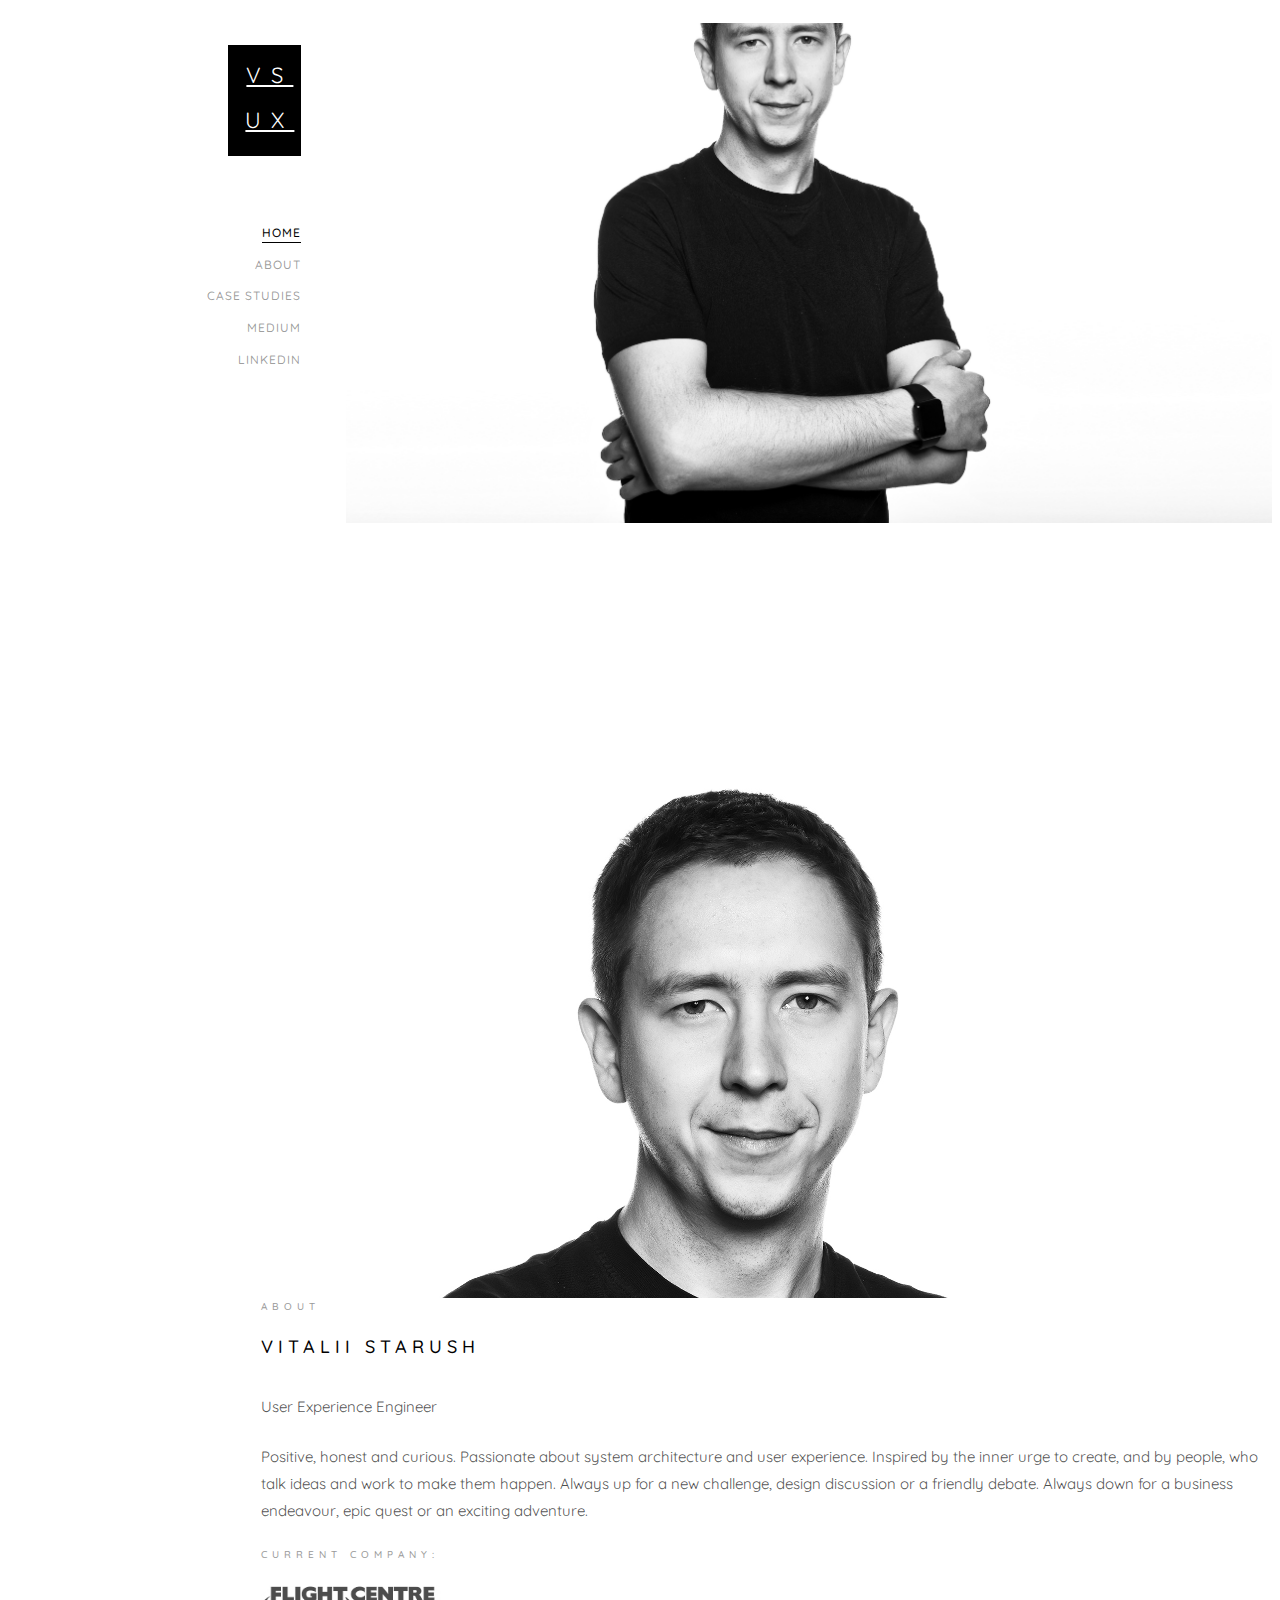
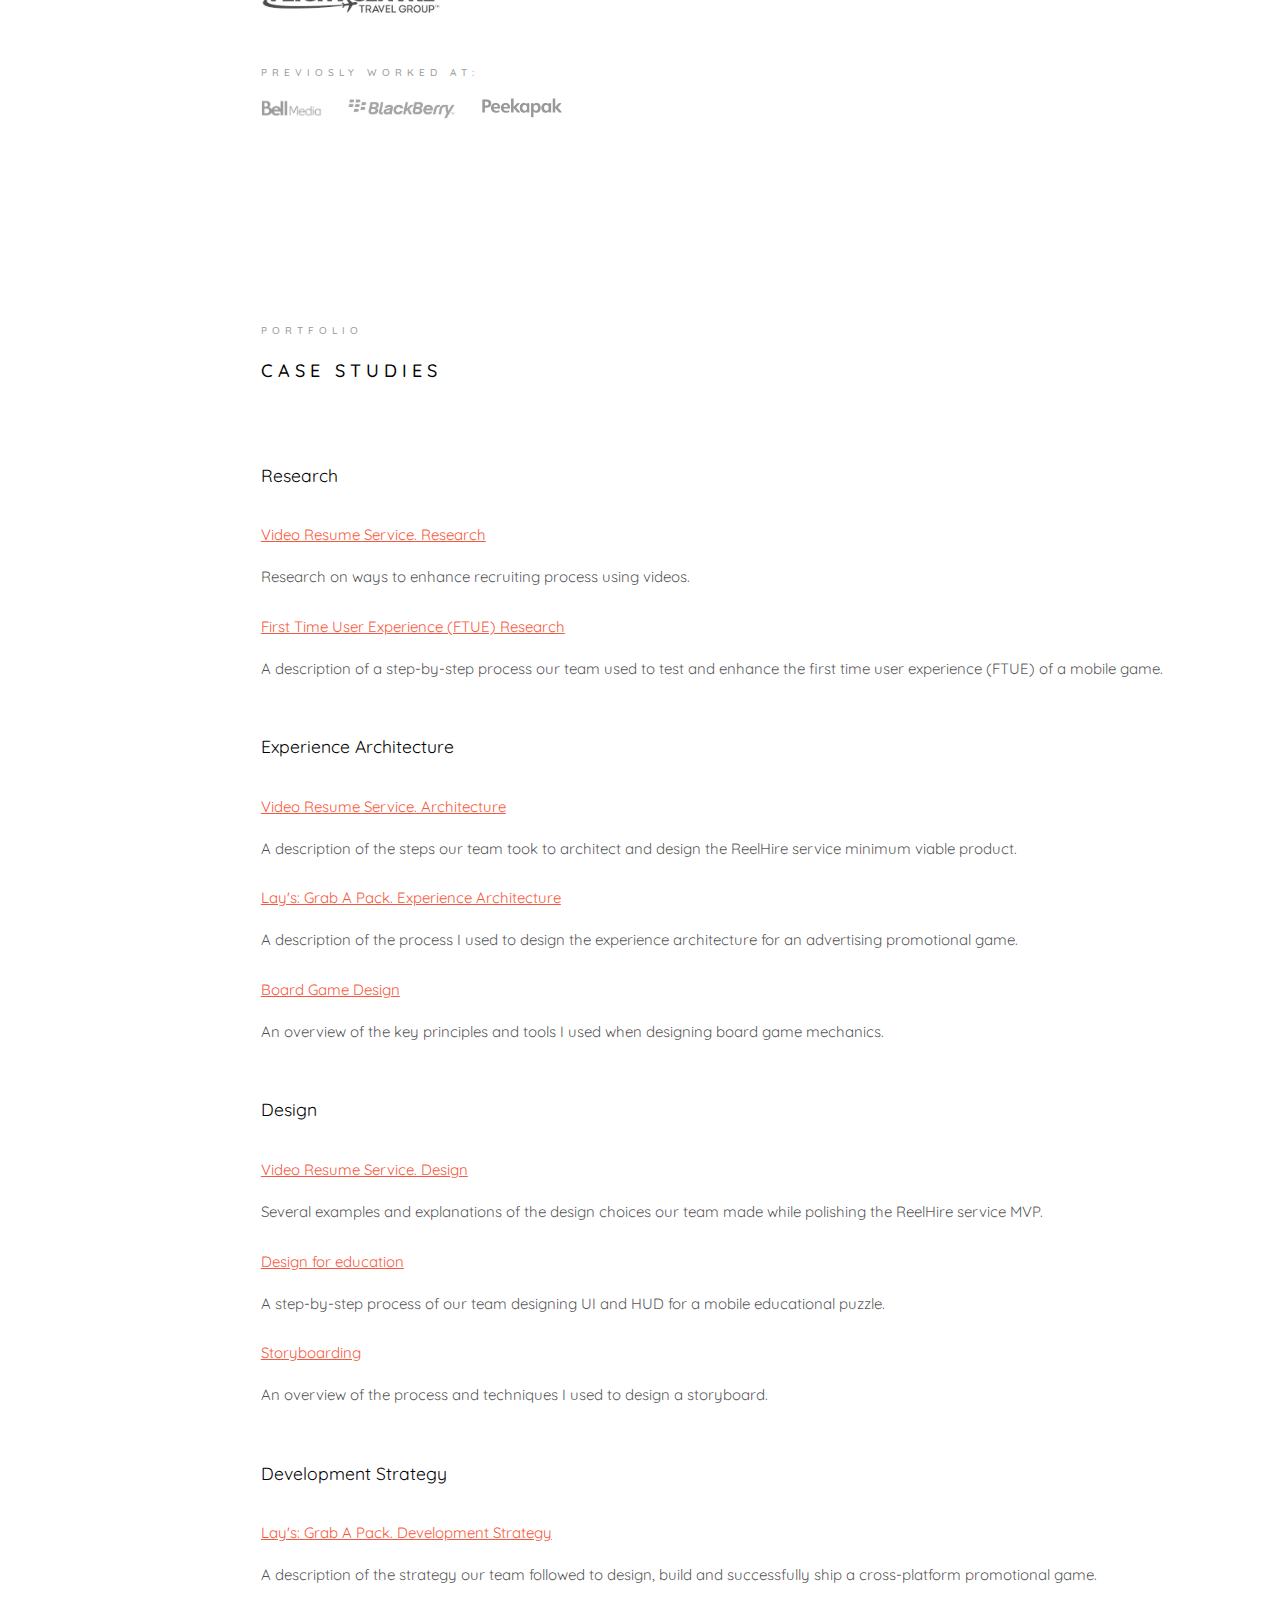
==== commit fddac4fe: "Minor copy updates" ====
--- a/index.html
+++ b/index.html
@@ -4,11 +4,11 @@
 	<head>
 	<meta charset="utf-8">
 	<meta http-equiv="X-UA-Compatible" content="IE=edge">
-	<title>Work Template</title>
+	<title>Vitalii Starush | User Experience Engineer</title>
 	<meta name="viewport" content="width=device-width, initial-scale=1">
-	<meta name="description" content="" />
-	<meta name="keywords" content="" />
-	<meta name="author" content="" />
+	<meta name="description" content="Vitalii Starush is a UX developer based in Toronto, Canada. He has experience working in design and developer roles, creating web and mobile applications from concept to launch, advocating for user experience and promoting human-centered and lean development processes." />
+	<meta name="keywords" content="UX, User Experience, UX Design, Design, HCD, human-centered design, Problem-solving," />
+	<meta name="author" content="Vitalii Starush" />
 
   <!-- Facebook and Twitter integration -->
 	<meta property="og:title" content=""/>
@@ -106,26 +106,26 @@
 			<div class="colorlib-about">
 				<div class="container-fluid">
 					<div class="row">
-						<div class="col-md-6">
+						<div class="col-lg-6 hidden-mobile">
 							<div class="about-img animate-box" data-animate-effect="fadeInLeft" style="background-image: url(images/about-image.jpg);">
 							</div>
 						</div>
-						<div class="col-md-6 animate-box" data-animate-effect="fadeInRight">
+						<div class="col-md-12 col-lg-6 animate-box" data-animate-effect="fadeInRight">
 							<div class="about-desc">
 								<span class="heading-meta">About</span>
 								<h3>Vitalii Starush</h3>
 								<p>User Experience Engineer</p>
 								<p>Positive, honest and curious. Passionate about system architecture and user experience. Inspired by the inner urge to create, and by people, who talk ideas and work to make them happen. Always up for a new challenge, design discussion or a friendly debate. Always down for a business endeavour, epic quest or an exciting adventure.</p>
-								<p>Current company:</p>
-								<img height="50px" src="images/comp-logo-fc.jpg">
-								<br>
-								<br>
-								<p>Previosly worked at:</p>
-								<img height="30px" style="margin: 0 20px 20px 0; opacity: 0.35;" src="images/comp-logo-bell.jpg">
-								<img height="30px" style="margin: 0 20px 20px 0; opacity: 0.35;" src="images/comp-logo-bb.jpg">
-								<img height="30px" style="margin: 0 20px 20px 0; opacity: 0.35;" src="images/comp-logo-pp.jpg">
-								<br>
-								<p>and etc.</p>
+								<div>
+									<p class="heading-meta">Current company:</p>
+									<img height="40px" style="opacity: 0.7;" src="images/comp-logo-fc.jpg">
+									<br>
+									<br>
+									<p class="heading-meta">Previosly worked at:</p>
+									<img height="22px" style="margin: 0 20px 0 0; opacity: 0.4;" src="images/comp-logo-bell.jpg">
+									<img height="22px" style="margin: 0 20px 0 0; opacity: 0.4;" src="images/comp-logo-bb.jpg">
+									<img height="22px" style="opacity: 0.4;" src="images/comp-logo-pp.jpg">
+								</div>
 							</div>
 						</div>
 					</div>
@@ -216,16 +216,47 @@
 						</div>
 					</div>
 					<div class="row">
-						<div class="col-md-6 animate-box" data-animate-effect="fadeInLeft">
+						<div class="col-sm-12 col-md-7 animate-box" data-animate-effect="fadeInLeft">
+							<h3>Research</h3>
+							<a target="_blank" href="https://medium.com/@vstarush/reelhire-research-88420e7233d4?source=friends_link&sk=906662d1f0fb3f9711ad0b5218565ef1" class="lead">Video Resume Service. Research <i class="icon-chevron-right"></i></a>
+							<p>Research on ways to enhance recruiting process using videos.</p>
+							<a target="_blank" href="https://medium.com/@vstarush/first-time-user-experience-ftue-research-c20e2a6e9e43?source=friends_link&sk=8005c45d33d95f851379971ad2b0f067" class="lead">First Time User Experience (FTUE) Research <i class="icon-chevron-right"></i></a>
+							<p>A description of a step-by-step process our team used to test and enhance the first time user experience (FTUE) of a mobile game.</p>
+							<br>
+							
+							<h3>Experience Architecture</h3>
+							<a target="_blank" href="https://medium.com/@vstarush/reelhire-architecture-ed42e00b2125?source=friends_link&sk=fae0ed30ad6c8421fbfc11e8d3b0c2d2" class="lead">Video Resume Service. Architecture <i class="icon-chevron-right"></i></a>
+							<p>A description of the steps our team took to architect and design the ReelHire service minimum viable product.</p>
+							<a target="_blank" href="https://medium.com/@vstarush/lays-grab-a-pack-experience-loop-264c311dc8bd?source=friends_link&sk=7624a13f22b09e96273d647f2121ecc4" class="lead">Lay's: Grab A Pack. Experience Architecture <i class="icon-chevron-right"></i></a>
+							<p>A description of the process I used to design the experience architecture for an advertising promotional game.</p>
+							<a target="_blank" href="https://medium.com/@vstarush/board-game-design-29c6f9a72219?source=friends_link&sk=d83813b37f19a42190b4b9f2979c722a" class="lead">Board Game Design <i class="icon-chevron-right"></i></a>
+							<p>An overview of the key principles and tools I used when designing board game mechanics.</p>
+							<br>
+							
+							<h3>Design</h3>
+							<a target="_blank" href="https://medium.com/@vstarush/reelhire-design-9ba30aac7098?source=friends_link&sk=ad482906759880a7b51afbe9c2bcbfe9" class="lead">Video Resume Service. Design <i class="icon-chevron-right"></i></a>
+							<p>Several examples and explanations of the design choices our team made while polishing the ReelHire service MVP.</p>
+							<a target="_blank" href="https://medium.com/@vstarush/ui-hud-design-for-educational-game-c57c1249de33?source=friends_link&sk=498c407da79980dc8e4932d9e7468a8d" class="lead">Design for education <i class="icon-chevron-right"></i></a>
+							<p>A step-by-step process of our team designing UI and HUD for a mobile educational puzzle.</p>
+							<a target="_blank" href="https://medium.com/@vstarush/aequitas-storyboard-bb70518acec4?source=friends_link&sk=c3c2442737fcf259411438ffa6ad9349" class="lead">Storyboarding <i class="icon-chevron-right"></i></a>
+							<p>An overview of the process and techniques I used to design a storyboard.</p>
+							<br>
+							
+							<h3>Development Strategy</h3>
+							<a target="_blank" href="https://medium.com/@vstarush/lays-grab-a-pack-development-strategy-fb55473a77e1?source=friends_link&sk=85920ce4d101f50b46b3ee0018c145fd" class="lead">Lay's: Grab A Pack. Development Strategy <i class="icon-chevron-right"></i></a>
+							<p>A description of the strategy our team followed to design, build and successfully ship a cross-platform promotional game.</p>
+						</div>
+						
+						<!-- <div class="col-md-6 animate-box" data-animate-effect="fadeInLeft">
 							<div class="project" style="background-image: url(images/work-rh.jpg);">
 									<div class="desc">
 										<div class="con">
 											<h3>Reelhire</h3>
 											<span>Video resume service that allowed to reduce by 90% the time a recruiter would spend evaluating a candidate's personality.</span>
 											<br>
-											<a target="_blank" href="https://medium.com/@vstarush/reelhire-architecture-ed42e00b2125?source=friends_link&sk=fae0ed30ad6c8421fbfc11e8d3b0c2d2" class="lead">Research <i class="icon-chevron-right"></i></a>
+											<a target="_blank" href="https://medium.com/@vstarush/reelhire-research-88420e7233d4?source=friends_link&sk=906662d1f0fb3f9711ad0b5218565ef1" class="lead">Research <i class="icon-chevron-right"></i></a>
 											<br><br>
-											<a target="_blank" href="https://medium.com/@vstarush/reelhire-design-9ba30aac7098?source=friends_link&sk=ad482906759880a7b51afbe9c2bcbfe9" class="lead">Architecture <i class="icon-chevron-right"></i></a>
+											<a target="_blank" href="https://medium.com/@vstarush/reelhire-architecture-ed42e00b2125?source=friends_link&sk=fae0ed30ad6c8421fbfc11e8d3b0c2d2" class="lead">Architecture <i class="icon-chevron-right"></i></a>
 											<br><br>
 											<a target="_blank" href="https://medium.com/@vstarush/reelhire-design-9ba30aac7098?source=friends_link&sk=ad482906759880a7b51afbe9c2bcbfe9" class="lead">Design <i class="icon-chevron-right"></i></a>
 										</div>
@@ -293,7 +324,7 @@
 									</div>
 								</div>
 							</div>
-						</div>
+						</div> -->
 					</div>
 				</div>
 			</div>
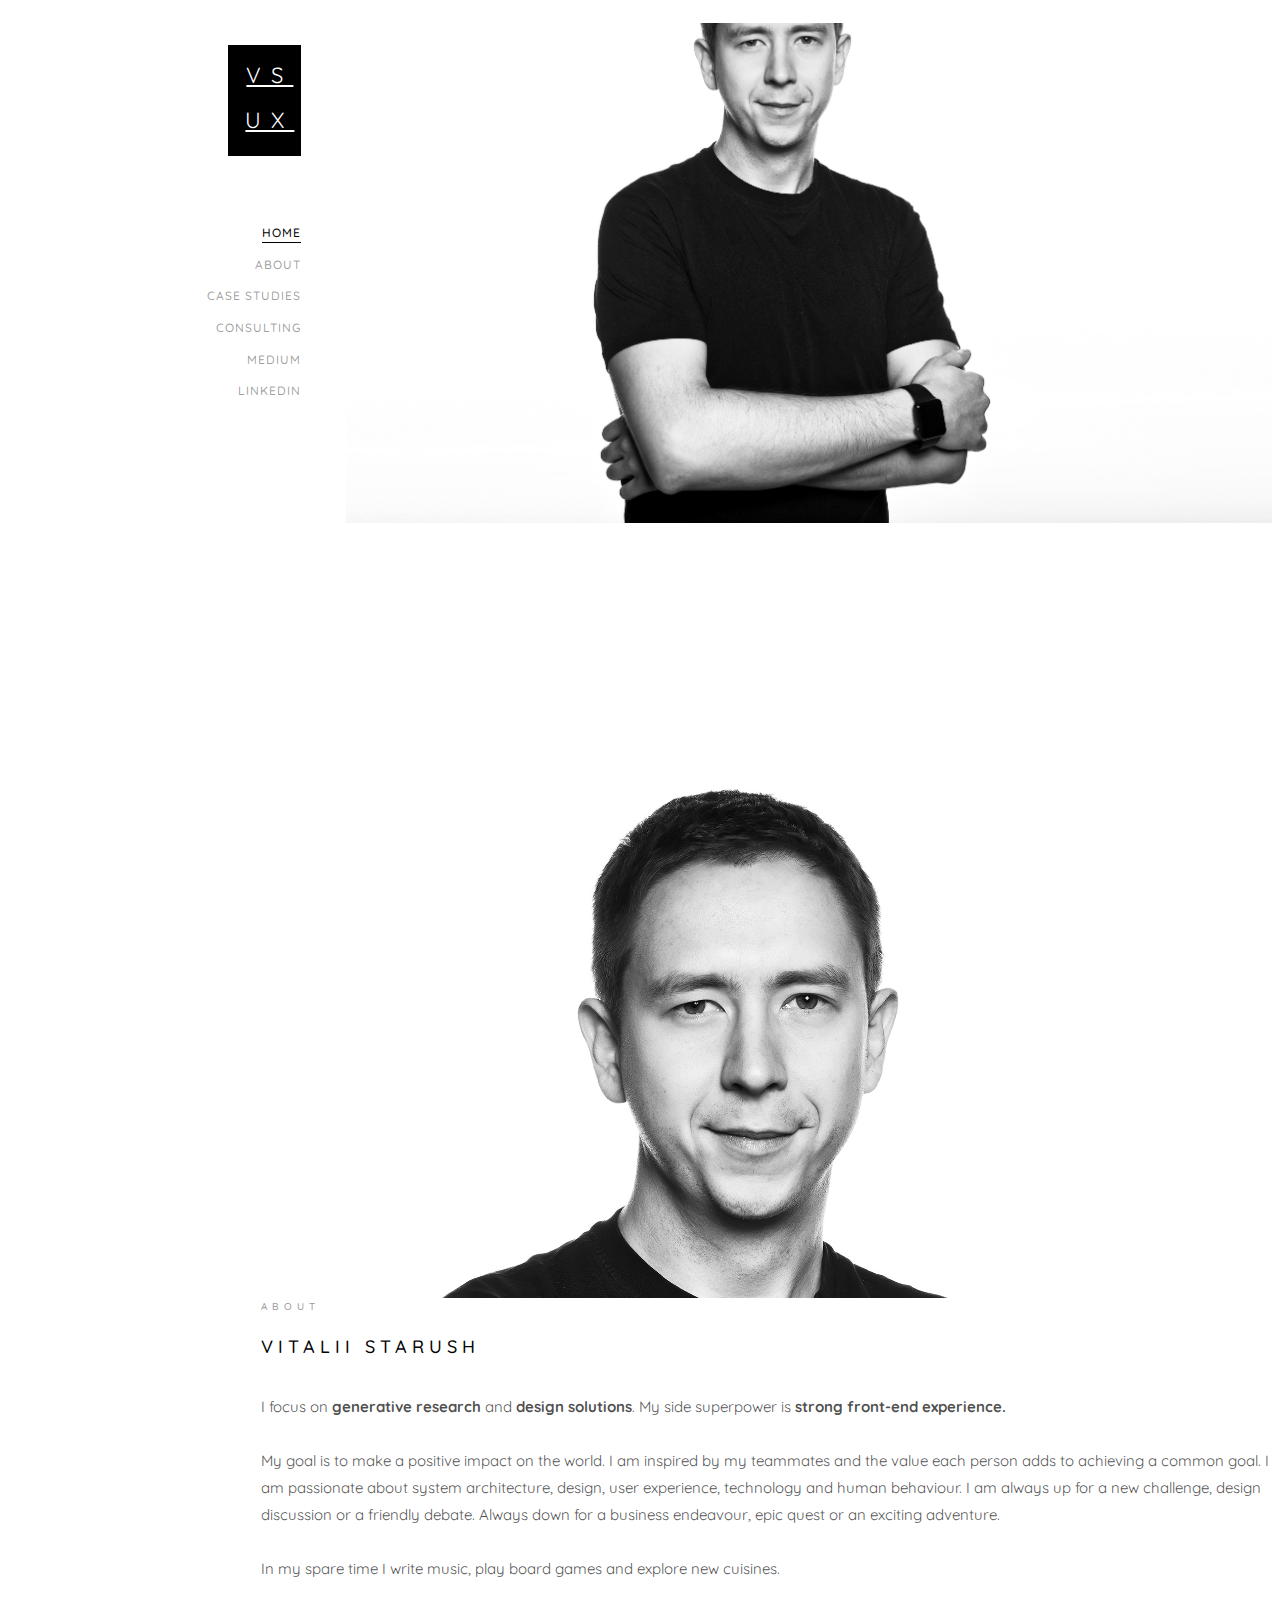
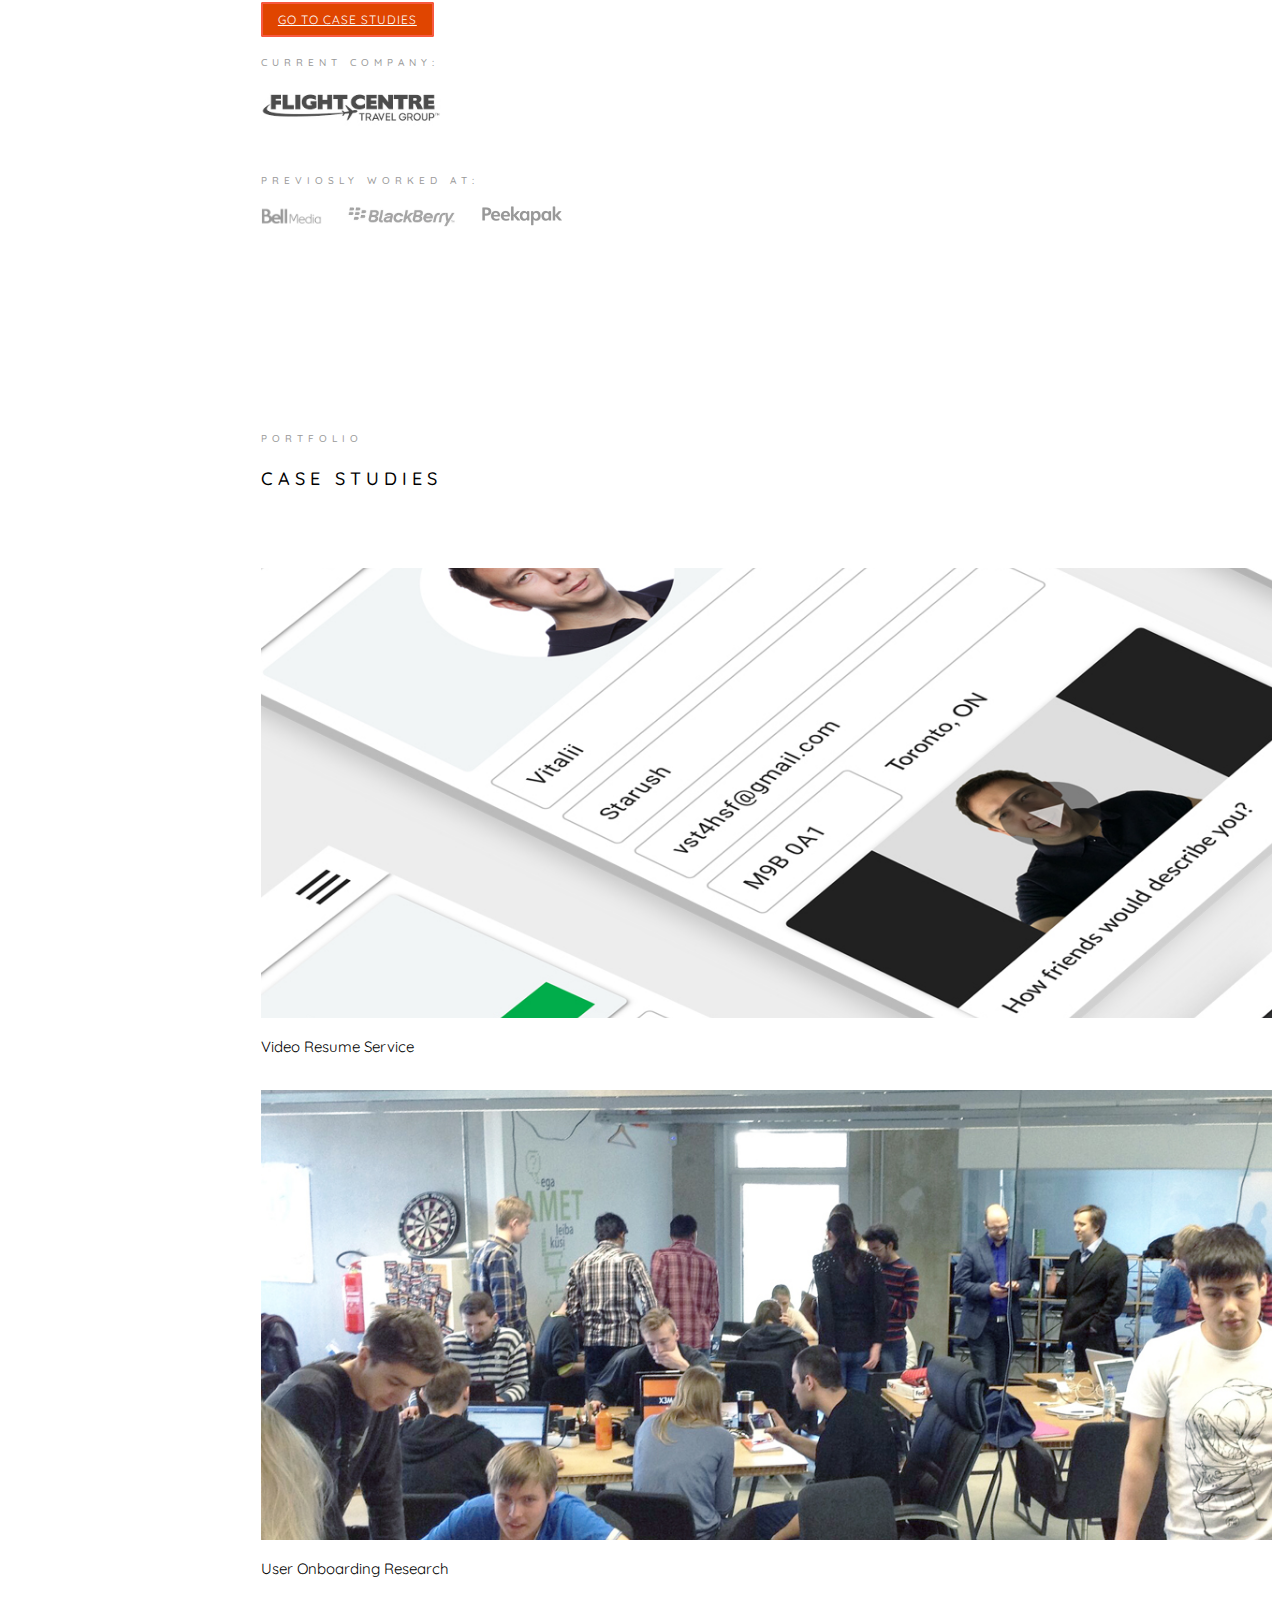
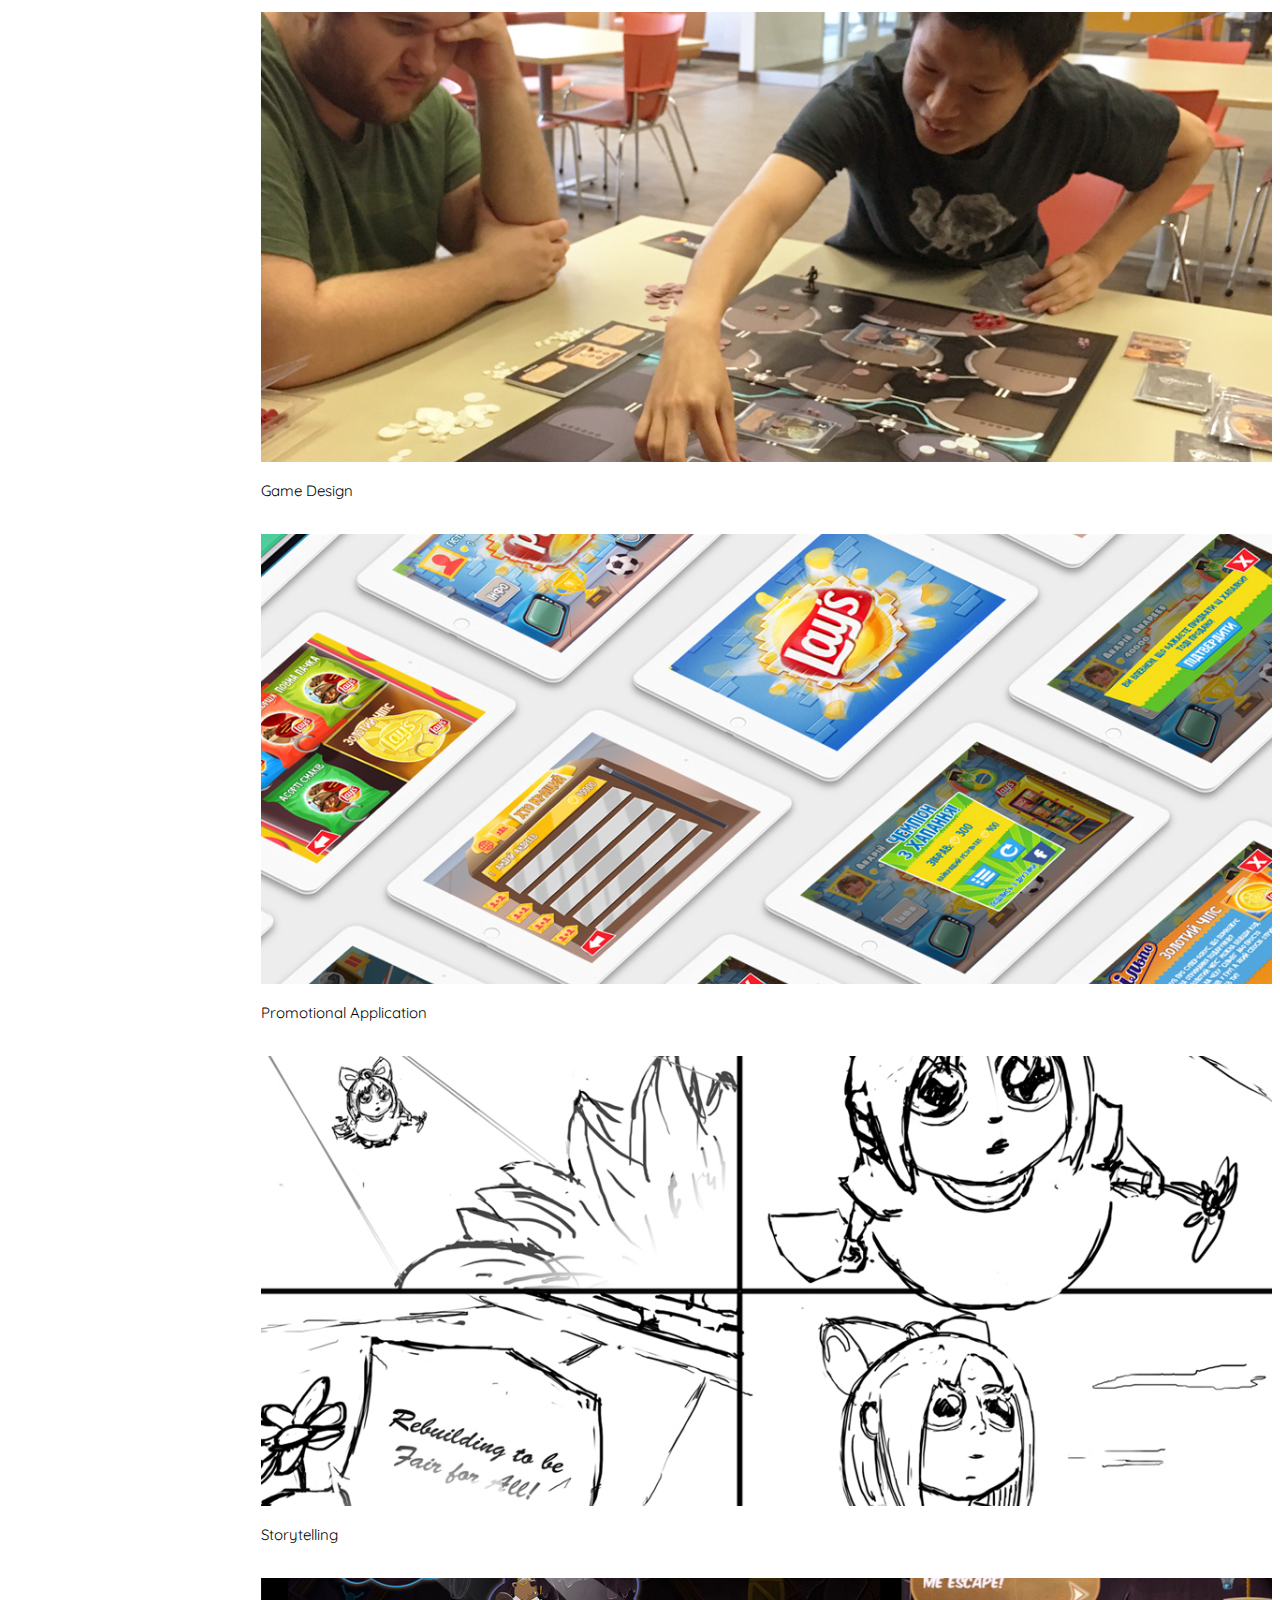
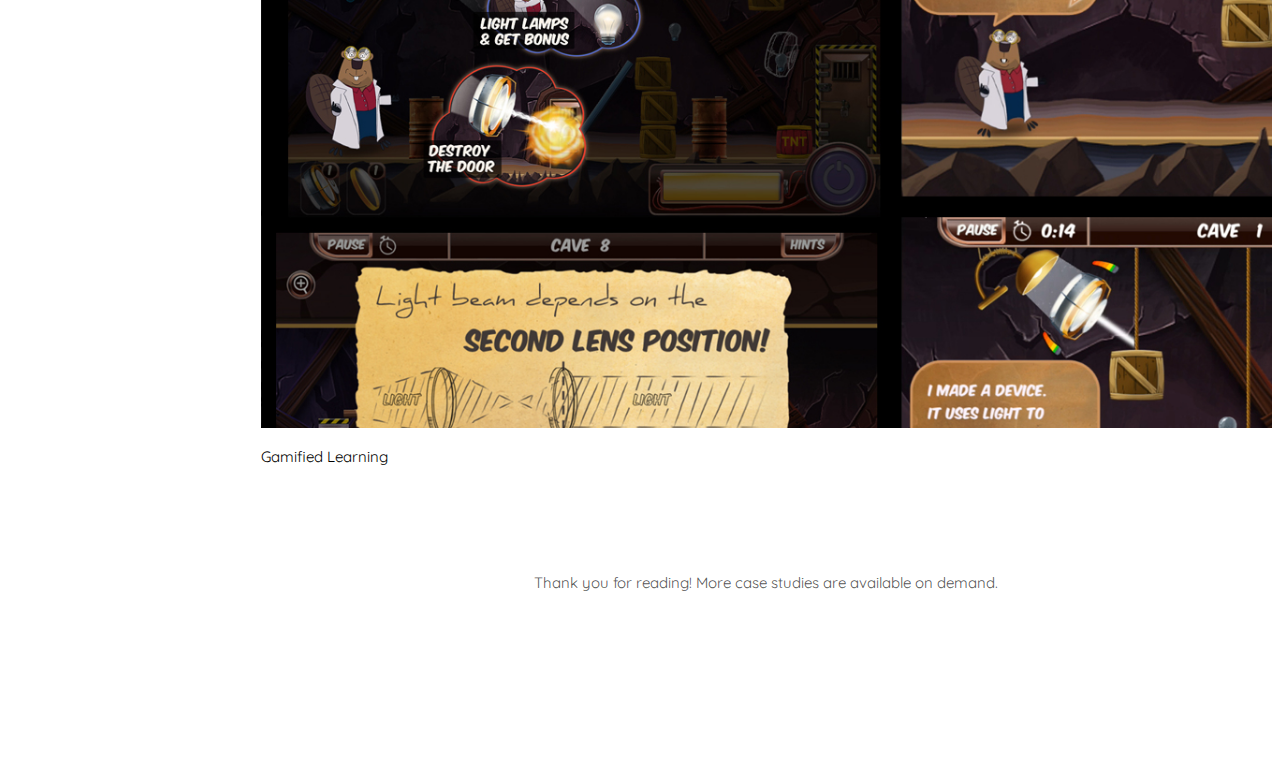
==== commit 11a4cd94: "Major update: Landing, Work, Bio" ====
--- a/index.html
+++ b/index.html
@@ -2,11 +2,30 @@
 <html>
 	
 	<head>
+
+	<!-- Global site tag (gtag.js) - Google Analytics -->
+	<script async src="https://www.googletagmanager.com/gtag/js?id=UA-165604887-1"></script>
+	<script>
+	window.dataLayer = window.dataLayer || [];
+	function gtag(){dataLayer.push(arguments);}
+	gtag('js', new Date());
+
+	gtag('config', 'UA-165604887-1');
+	</script>
+
+	<!-- Google Tag Manager -->
+	<script>(function(w,d,s,l,i){w[l]=w[l]||[];w[l].push({'gtm.start':
+	new Date().getTime(),event:'gtm.js'});var f=d.getElementsByTagName(s)[0],
+	j=d.createElement(s),dl=l!='dataLayer'?'&l='+l:'';j.async=true;j.src=
+	'https://www.googletagmanager.com/gtm.js?id='+i+dl;f.parentNode.insertBefore(j,f);
+	})(window,document,'script','dataLayer','GTM-TR4WDS5');</script>
+	<!-- End Google Tag Manager -->
+
 	<meta charset="utf-8">
 	<meta http-equiv="X-UA-Compatible" content="IE=edge">
 	<title>Vitalii Starush | User Experience Engineer</title>
 	<meta name="viewport" content="width=device-width, initial-scale=1">
-	<meta name="description" content="Vitalii Starush is a UX developer based in Toronto, Canada. He has experience working in design and developer roles, creating web and mobile applications from concept to launch, advocating for user experience and promoting human-centered and lean development processes." />
+	<meta name="description" content="Vitalii Starush is a UX Engineer based in Toronto, Canada. He has experience working in design and developer roles, creating web and mobile applications from concept to launch, advocating for user experience and promoting human-centered and lean development processes." />
 	<meta name="keywords" content="UX, User Experience, UX Design, Design, HCD, human-centered design, Problem-solving," />
 	<meta name="author" content="Vitalii Starush" />
 
@@ -46,6 +65,12 @@
 
 	</head>
 	<body>
+
+	<!-- Google Tag Manager (noscript) -->
+	<noscript><iframe src="https://www.googletagmanager.com/ns.html?id=GTM-TR4WDS5"
+	height="0" width="0" style="display:none;visibility:hidden"></iframe></noscript>
+	<!-- End Google Tag Manager (noscript) -->
+
 	<div id="colorlib-page">
 		<a href="#" class="js-colorlib-nav-toggle colorlib-nav-toggle"><i></i></a>
 		<aside id="colorlib-aside" role="complementary" class="border js-fullheight">
@@ -57,9 +82,9 @@
 					<li class="colorlib-active"><a href="index.html">Home</a></li>
 					<li><a href="about.html">About</a></li>
 					<li><a href="work.html">Case Studies</a></li>
+					<li><a href="consulting.html">Consulting</a></li>
 					<li><a target="_blank" href="https://medium.com/@vstarush">Medium</a></li>
 					<li><a target="_blank" ref="https://www.linkedin.com/in/vstarush/">LinkedIn</a></li>
-					<!-- <li><a href="services.html">Services</a></li> -->
 					<!-- <li><a href="blog.html">Blog</a></li> -->
 					<!-- <li><a href="contact.html">Contact</a></li> -->
 				</ul>
@@ -87,14 +112,13 @@
 							<!-- <div class="overlay"></div> -->
 							<div class="container-fluid">
 								<div class="row">
-									<div class="col-md-8 col-md-offset-2 col-md-pull-2 js-fullheight slider-text">
-										<!-- <div class="slider-text-inner">
+									<div class="col-sm-12 col-md-7 col-md-offset-3 col-md-pull-2 js-fullheight slider-text">
+										<div class="slider-text-inner">
 											<div class="desc">
-												<h1>Strategic Design for Brands</h1>
-												<h2>100% html5 bootstrap templates Made by <a href="https://colorlib.com/" target="_blank">colorlib.com</a></h2>
-													<p><a class="btn btn-primary btn-learn">Learn More<i class="icon-arrow-right3"></i></a></p>
+												<h1>- Hello! I am Vitalii Starush, a <span style="white-space: nowrap;">UX designer</span>, researcher and <span style="white-space: nowrap;">front-end developer.</span></h1>
+													<p><a style="color: #fff;background-color: #e04500;" href="about.html" class="btn btn-primary btn-send-message">Learn More</a></p>
 												</div>
-										</div> -->
+										</div>
 									</div>
 								</div>
 							</div>
@@ -114,8 +138,18 @@
 							<div class="about-desc">
 								<span class="heading-meta">About</span>
 								<h3>Vitalii Starush</h3>
-								<p>User Experience Engineer</p>
-								<p>Positive, honest and curious. Passionate about system architecture and user experience. Inspired by the inner urge to create, and by people, who talk ideas and work to make them happen. Always up for a new challenge, design discussion or a friendly debate. Always down for a business endeavour, epic quest or an exciting adventure.</p>
+								<!-- <p>User Experience Engineer</p>
+								<p>Positive, honest and curious. Passionate about system architecture, design, user experience, technology and understanding human behaviour. Inspired by the inner urge to create, and by people, who talk ideas and work to make them happen. Always up for a new challenge, design discussion or a friendly debate. Always down for a business endeavour, epic quest or an exciting adventure.</p> -->
+								<p>
+									I focus on <b>generative research</b> and <b>design solutions</b>. My side superpower is <b>strong <span style="white-space: nowrap;">front-end experience.</span></b>
+									<br><br>
+									My goal is to make a positive impact on the world. I am inspired by my teammates and the value each person adds to achieving a common goal. I am passionate about system architecture, design, user experience, technology and human behaviour.
+									I am always up for a new challenge, design discussion or a friendly debate. Always down for a business endeavour, epic quest or an exciting adventure.
+									<br><br>
+									In my spare time I write music, play board games and explore new cuisines.
+									</p>
+									<p><a style="color: #fff;background-color: #e04500;" href="work.html" class="btn btn-primary btn-send-message">Go to Case Studies</a>
+								</p>
 								<div>
 									<p class="heading-meta">Current company:</p>
 									<img height="40px" style="opacity: 0.7;" src="images/comp-logo-fc.jpg">
@@ -215,17 +249,109 @@
 							<h2 class="colorlib-heading animate-box" data-animate-effect="fadeInLeft">Case Studies</h2>
 						</div>
 					</div>
-					<div class="row">
-						<div class="col-sm-12 col-md-7 animate-box" data-animate-effect="fadeInLeft">
+					
+					<div class="row">
+						<div class="col-md-6 animate-box" data-animate-effect="fadeInLeft">
+							<div class="project" style="background-image: url(images/work-1.jpg);">
+								<div class="desc">
+									<div class="con">
+										<h3>ReelHire</h3>
+										<a target="_blank" href="https://medium.com/@vstarush/reelhire-research-88420e7233d4?source=friends_link&sk=906662d1f0fb3f9711ad0b5218565ef1" class="lead">Research <i class="icon-chevron-right"></i></a>
+										<p>Research on ways to enhance recruiting process using videos.</p>
+										
+										<a target="_blank" href="https://medium.com/@vstarush/reelhire-architecture-ed42e00b2125?source=friends_link&sk=fae0ed30ad6c8421fbfc11e8d3b0c2d2" class="lead">Architecture <i class="icon-chevron-right"></i></a>
+										<p>A description of the steps our team took to architect and design the ReelHire MVP.</p>
+
+										<a target="_blank" href="https://medium.com/@vstarush/reelhire-design-9ba30aac7098?source=friends_link&sk=ad482906759880a7b51afbe9c2bcbfe9" class="lead">Design <i class="icon-chevron-right"></i></a>
+										<p>Design choices our team made while polishing the ReelHire service MVP.</p>
+
+										<!-- <span>Branding, Ilustration</span> -->
+									</div>
+								</div>
+							</div>
+							<h4 class="project-desktop-title">Video Resume Service</h4>
+						</div>
+						<div class="col-md-6 animate-box" data-animate-effect="fadeInLeft">
+							<div class="project" style="background-image: url(images/work-2.jpg);">
+								<div class="desc">
+									<div class="con">
+										<h3>Mobile game onboarding</h3>
+										<a target="_blank" href="https://medium.com/@vstarush/first-time-user-experience-ftue-research-c20e2a6e9e43?source=friends_link&sk=8005c45d33d95f851379971ad2b0f067" class="lead">First Time User Experience Research <i class="icon-chevron-right"></i></a>
+										<p>A description of a step-by-step process our team used to test and enhance the first time user experience of a mobile game.</p>
+									</div>
+								</div>
+							</div>
+							<h4 class="project-desktop-title">User Onboarding Research</h4>
+						</div>
+						<div class="col-md-6 animate-box" data-animate-effect="fadeInLeft">
+							<div class="project" style="background-image: url(images/work-3.jpg);">
+								<div class="desc">
+									<div class="con">
+										<h3>Game Design</h3>
+										<a target="_blank" href="https://medium.com/@vstarush/board-game-design-29c6f9a72219?source=friends_link&sk=d83813b37f19a42190b4b9f2979c722a" class="lead">Board Game Design Process<i class="icon-chevron-right"></i></a>
+										<p>An overview of the key principles and tools I used when designing board game mechanics.</p>
+										<!-- <span>Illustration, Logo</span> -->
+									</div>
+								</div>
+							</div>
+							<h4 class="project-desktop-title">Game Design</h4>
+						</div>
+						<div class="col-md-6 animate-box" data-animate-effect="fadeInLeft">
+							<div class="project" style="background-image: url(images/work-4.jpg);">
+								<div class="desc">
+									<div class="con">
+										<h3>Lay's: Grab A Pack</h3>
+										<a target="_blank" href="https://medium.com/@vstarush/lays-grab-a-pack-experience-loop-264c311dc8bd?source=friends_link&sk=7624a13f22b09e96273d647f2121ecc4" class="lead">Experience Architecture <i class="icon-chevron-right"></i></a>
+										<p>A description of the process I used to design the experience architecture for an advertising promotional game.</p>
+
+										<a target="_blank" href="https://medium.com/@vstarush/lays-grab-a-pack-development-strategy-fb55473a77e1?source=friends_link&sk=85920ce4d101f50b46b3ee0018c145fd" class="lead">Development Strategy <i class="icon-chevron-right"></i></a>
+										<p>A description of the strategy our team followed to design, build and successfully ship a cross-platform promotional game.</p>
+										<!-- <span>Web, Logo, Branding</span> -->
+									</div>
+								</div>
+							</div>
+							<h4 class="project-desktop-title">Promotional Application</h4>
+						</div>
+						<div class="col-md-6 animate-box" data-animate-effect="fadeInLeft">
+							<div class="project" style="background-image: url(images/work-5.jpg);">
+								<div class="desc">
+									<div class="con">
+										<h3>Storytelling</h3>
+										<a target="_blank" href="https://medium.com/@vstarush/aequitas-storyboard-bb70518acec4?source=friends_link&sk=c3c2442737fcf259411438ffa6ad9349" class="lead">Designing a Storyboard <i class="icon-chevron-right"></i></a>
+										<p>An overview of the process and techniques I used to design a storyboard.</p>
+									</div>
+								</div>
+							</div>
+							<h4 class="project-desktop-title">Storytelling</h4>
+						</div>
+						<div class="col-md-6 animate-box" data-animate-effect="fadeInLeft">
+							<div class="project" style="background-image: url(images/work-6.jpg);">
+								<div class="desc">
+									<div class="con">
+										<h3>Design for Education</h3>
+										<a target="_blank" href="https://medium.com/@vstarush/ui-hud-design-for-educational-game-c57c1249de33?source=friends_link&sk=498c407da79980dc8e4932d9e7468a8d" class="lead">Gamification of Learning Physics <i class="icon-chevron-right"></i></a>
+										<p>A step-by-step process of our team designing UI and HUD for a mobile educational puzzle.</p>
+									</div>
+								</div>
+							</div>
+							<h4 class="project-desktop-title">Gamified Learning</h4>
+						</div>
+
+						<div class="col-md-12 animate-box" data-animate-effect="fadeInLeft">
+							<br><br>
+							<p style="text-align: center;">Thank you for reading! More case studies are available on demand.</p>
+						</div>
+					</div>
+						<!-- <div class="col-sm-12 col-md-7 animate-box" data-animate-effect="fadeInLeft">
 							<h3>Research</h3>
-							<a target="_blank" href="https://medium.com/@vstarush/reelhire-research-88420e7233d4?source=friends_link&sk=906662d1f0fb3f9711ad0b5218565ef1" class="lead">Video Resume Service. Research <i class="icon-chevron-right"></i></a>
+							<a target="_blank" href="https://medium.com/@vstarush/reelhire-research-88420e7233d4?source=friends_link&sk=906662d1f0fb3f9711ad0b5218565ef1" class="lead">Video Resume Service Research <i class="icon-chevron-right"></i></a>
 							<p>Research on ways to enhance recruiting process using videos.</p>
-							<a target="_blank" href="https://medium.com/@vstarush/first-time-user-experience-ftue-research-c20e2a6e9e43?source=friends_link&sk=8005c45d33d95f851379971ad2b0f067" class="lead">First Time User Experience (FTUE) Research <i class="icon-chevron-right"></i></a>
-							<p>A description of a step-by-step process our team used to test and enhance the first time user experience (FTUE) of a mobile game.</p>
+							<a target="_blank" href="https://medium.com/@vstarush/first-time-user-experience-ftue-research-c20e2a6e9e43?source=friends_link&sk=8005c45d33d95f851379971ad2b0f067" class="lead">First Time User Experience Research <i class="icon-chevron-right"></i></a>
+							<p>A description of a step-by-step process our team used to test and enhance the first time user experience of a mobile game.</p>
 							<br>
 							
 							<h3>Experience Architecture</h3>
-							<a target="_blank" href="https://medium.com/@vstarush/reelhire-architecture-ed42e00b2125?source=friends_link&sk=fae0ed30ad6c8421fbfc11e8d3b0c2d2" class="lead">Video Resume Service. Architecture <i class="icon-chevron-right"></i></a>
+							<a target="_blank" href="https://medium.com/@vstarush/reelhire-architecture-ed42e00b2125?source=friends_link&sk=fae0ed30ad6c8421fbfc11e8d3b0c2d2" class="lead">Video Resume Service Architecture <i class="icon-chevron-right"></i></a>
 							<p>A description of the steps our team took to architect and design the ReelHire service minimum viable product.</p>
 							<a target="_blank" href="https://medium.com/@vstarush/lays-grab-a-pack-experience-loop-264c311dc8bd?source=friends_link&sk=7624a13f22b09e96273d647f2121ecc4" class="lead">Lay's: Grab A Pack. Experience Architecture <i class="icon-chevron-right"></i></a>
 							<p>A description of the process I used to design the experience architecture for an advertising promotional game.</p>
@@ -234,7 +360,7 @@
 							<br>
 							
 							<h3>Design</h3>
-							<a target="_blank" href="https://medium.com/@vstarush/reelhire-design-9ba30aac7098?source=friends_link&sk=ad482906759880a7b51afbe9c2bcbfe9" class="lead">Video Resume Service. Design <i class="icon-chevron-right"></i></a>
+							<a target="_blank" href="https://medium.com/@vstarush/reelhire-design-9ba30aac7098?source=friends_link&sk=ad482906759880a7b51afbe9c2bcbfe9" class="lead">Video Resume Service Design <i class="icon-chevron-right"></i></a>
 							<p>Several examples and explanations of the design choices our team made while polishing the ReelHire service MVP.</p>
 							<a target="_blank" href="https://medium.com/@vstarush/ui-hud-design-for-educational-game-c57c1249de33?source=friends_link&sk=498c407da79980dc8e4932d9e7468a8d" class="lead">Design for education <i class="icon-chevron-right"></i></a>
 							<p>A step-by-step process of our team designing UI and HUD for a mobile educational puzzle.</p>
@@ -245,7 +371,7 @@
 							<h3>Development Strategy</h3>
 							<a target="_blank" href="https://medium.com/@vstarush/lays-grab-a-pack-development-strategy-fb55473a77e1?source=friends_link&sk=85920ce4d101f50b46b3ee0018c145fd" class="lead">Lay's: Grab A Pack. Development Strategy <i class="icon-chevron-right"></i></a>
 							<p>A description of the strategy our team followed to design, build and successfully ship a cross-platform promotional game.</p>
-						</div>
+						</div> -->
 						
 						<!-- <div class="col-md-6 animate-box" data-animate-effect="fadeInLeft">
 							<div class="project" style="background-image: url(images/work-rh.jpg);">
@@ -325,7 +451,7 @@
 								</div>
 							</div>
 						</div> -->
-					</div>
+					
 				</div>
 			</div>
 
--- a/css/style.css
+++ b/css/style.css
@@ -82,7 +82,7 @@
   bottom: 0;
   top: 0;
   left: 0;
-  overflow-y: scroll;
+  overflow-y: hidden;
   z-index: 1001;
   background: #fff;
   -webkit-transition: 0.5s;
@@ -415,6 +415,11 @@
   color: #999999;
   font-weight: 500;
   letter-spacing: 5px; }
+@media screen and (max-width: 768px) {
+  .heading-meta {
+    margin-top: 40px;
+  }
+}
 
 .about-img {
   width: 75%;
@@ -1101,15 +1106,46 @@
   #sticky_item.is_stuck {
     margin-top: 10px; }
 
-@media screen and (max-width: 992px) {
+@media screen and (max-width: 1024px) {
   .sticky-parent {
     clear: both;
     height: inherit !important;
     float: left;
-    padding-top: 30px; } }
+    padding-top: 30px;
+  } 
+    
+  #colorlib-hero {
+    margin-bottom: 0em;
+  }
+
+  .colorlib-blog, .colorlib-work, .colorlib-about, .colorlib-services, .colorlib-contact {
+    padding-top: 2em;
+    padding-bottom: 2em;
+  }
+
+  .colorlib-heading {
+    margin-bottom: 2em;
+  }
+
+  .about-desc {
+    margin-top: 2em;
+  }
+  
+}
+
+@media screen and (max-width: 767px) {
+  .colorlib-heading {
+    margin-bottom: 1em;
+  }
+}
 
 
 /* CUSTOM CSS*/
+p.margin-small {
+  margin-bottom: 0.5em;
+}
+
+
 .quote {
   width: 100%;
   text-align: center;
@@ -1132,4 +1168,61 @@
 .about-img {
   width: 100%;
   background-position: center top;
+}
+
+/* Hidden Classes */
+
+.hidden-mobile {
+  display: block;
+}  
+
+@media screen and (max-width: 1024px) {
+  .hidden-mobile {
+    display: none;
+  }  
+}
+
+/*  UPDATES  */
+
+.project .desc {
+  background: rgba(255, 255, 255, 0.95);
+}
+
+.desc .con h3 {
+  color: #212121;
+  margin-bottom: 20px;
+}
+
+.desc .con p {
+  color: #212121;
+  margin-bottom: 20px;
+}
+
+.desc .con span {
+  color: #FFF;
+  opacity: 0.75;
+}
+
+.desc .con a {
+  font-weight: 400 !important;
+}
+
+.project {
+  margin-bottom: 15px;
+}
+
+@media screen and (max-width: 768px) {
+
+  .project .desc {
+    background: rgba(255, 255, 255, 0.95);
+  }
+
+  .desc .con h3 {
+    color: #212121;
+  }
+
+  .project-desktop-title {
+    display: none;
+  }
+  
 }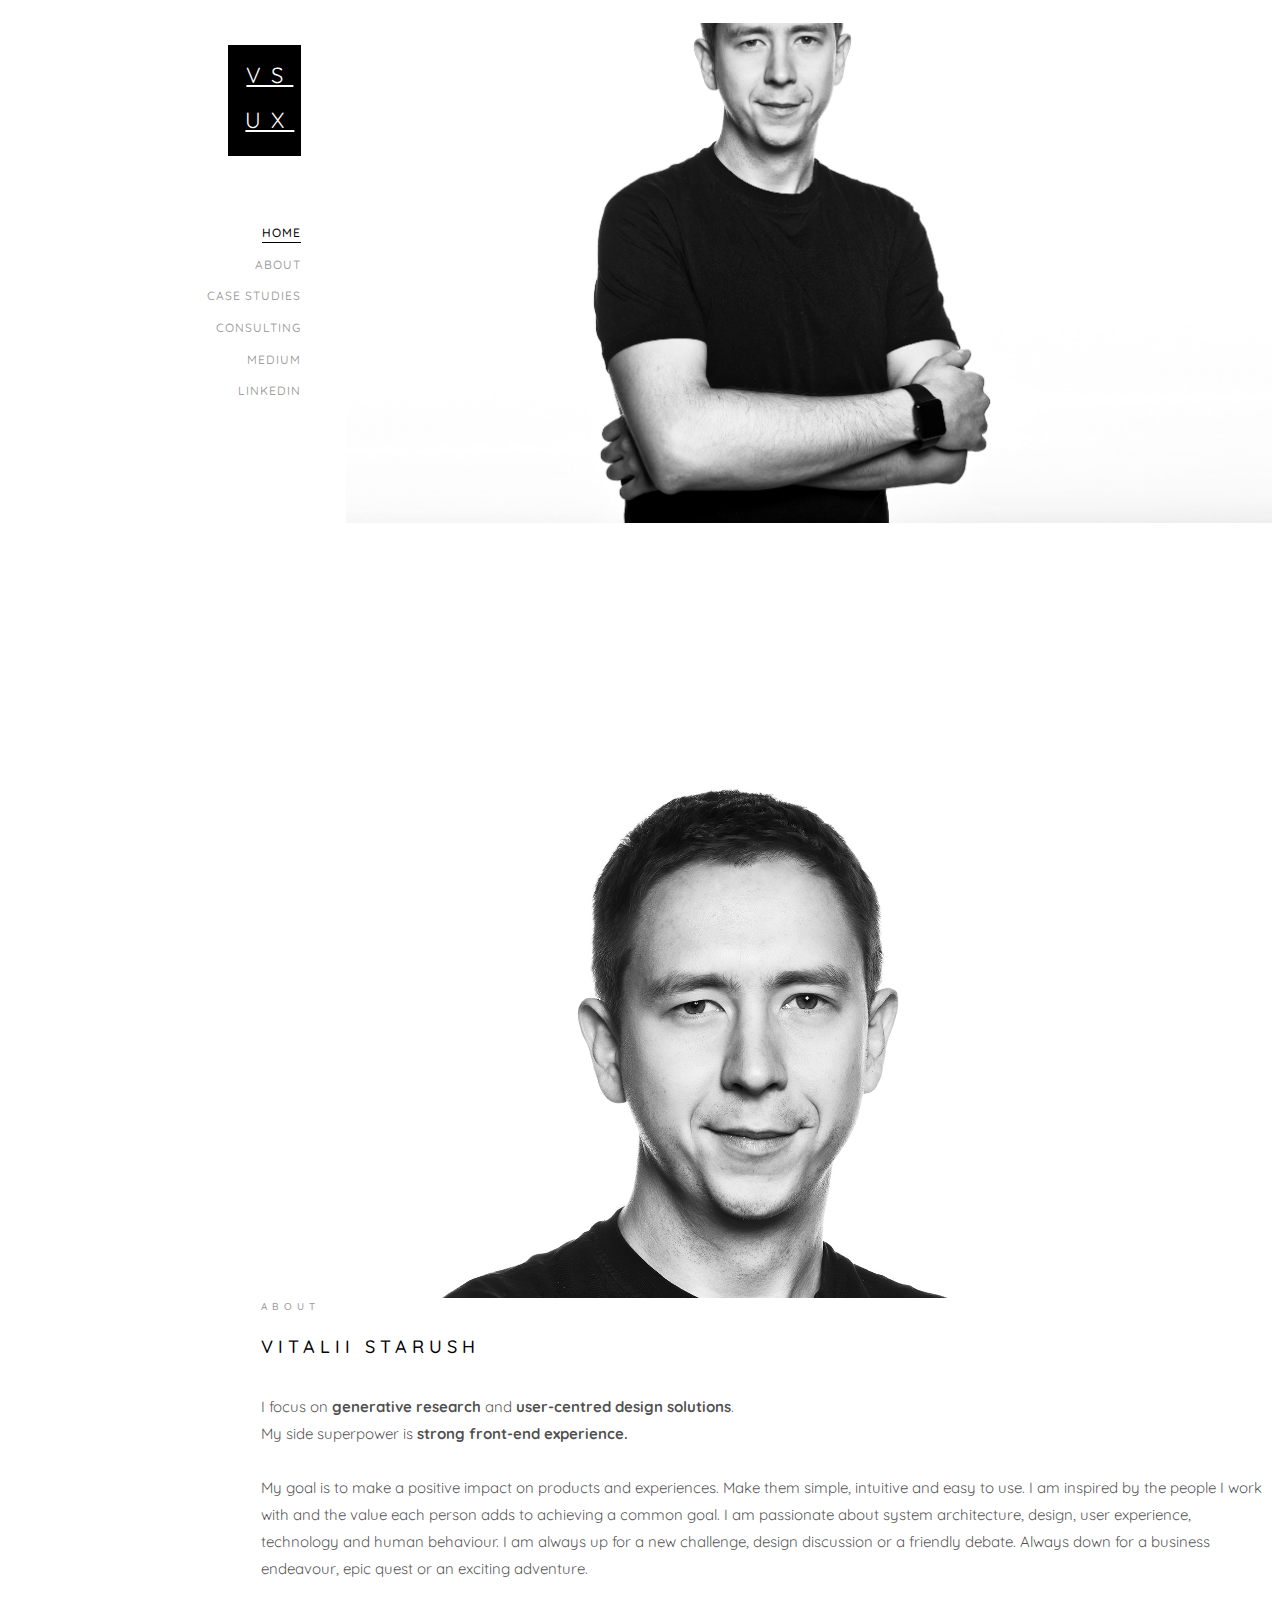
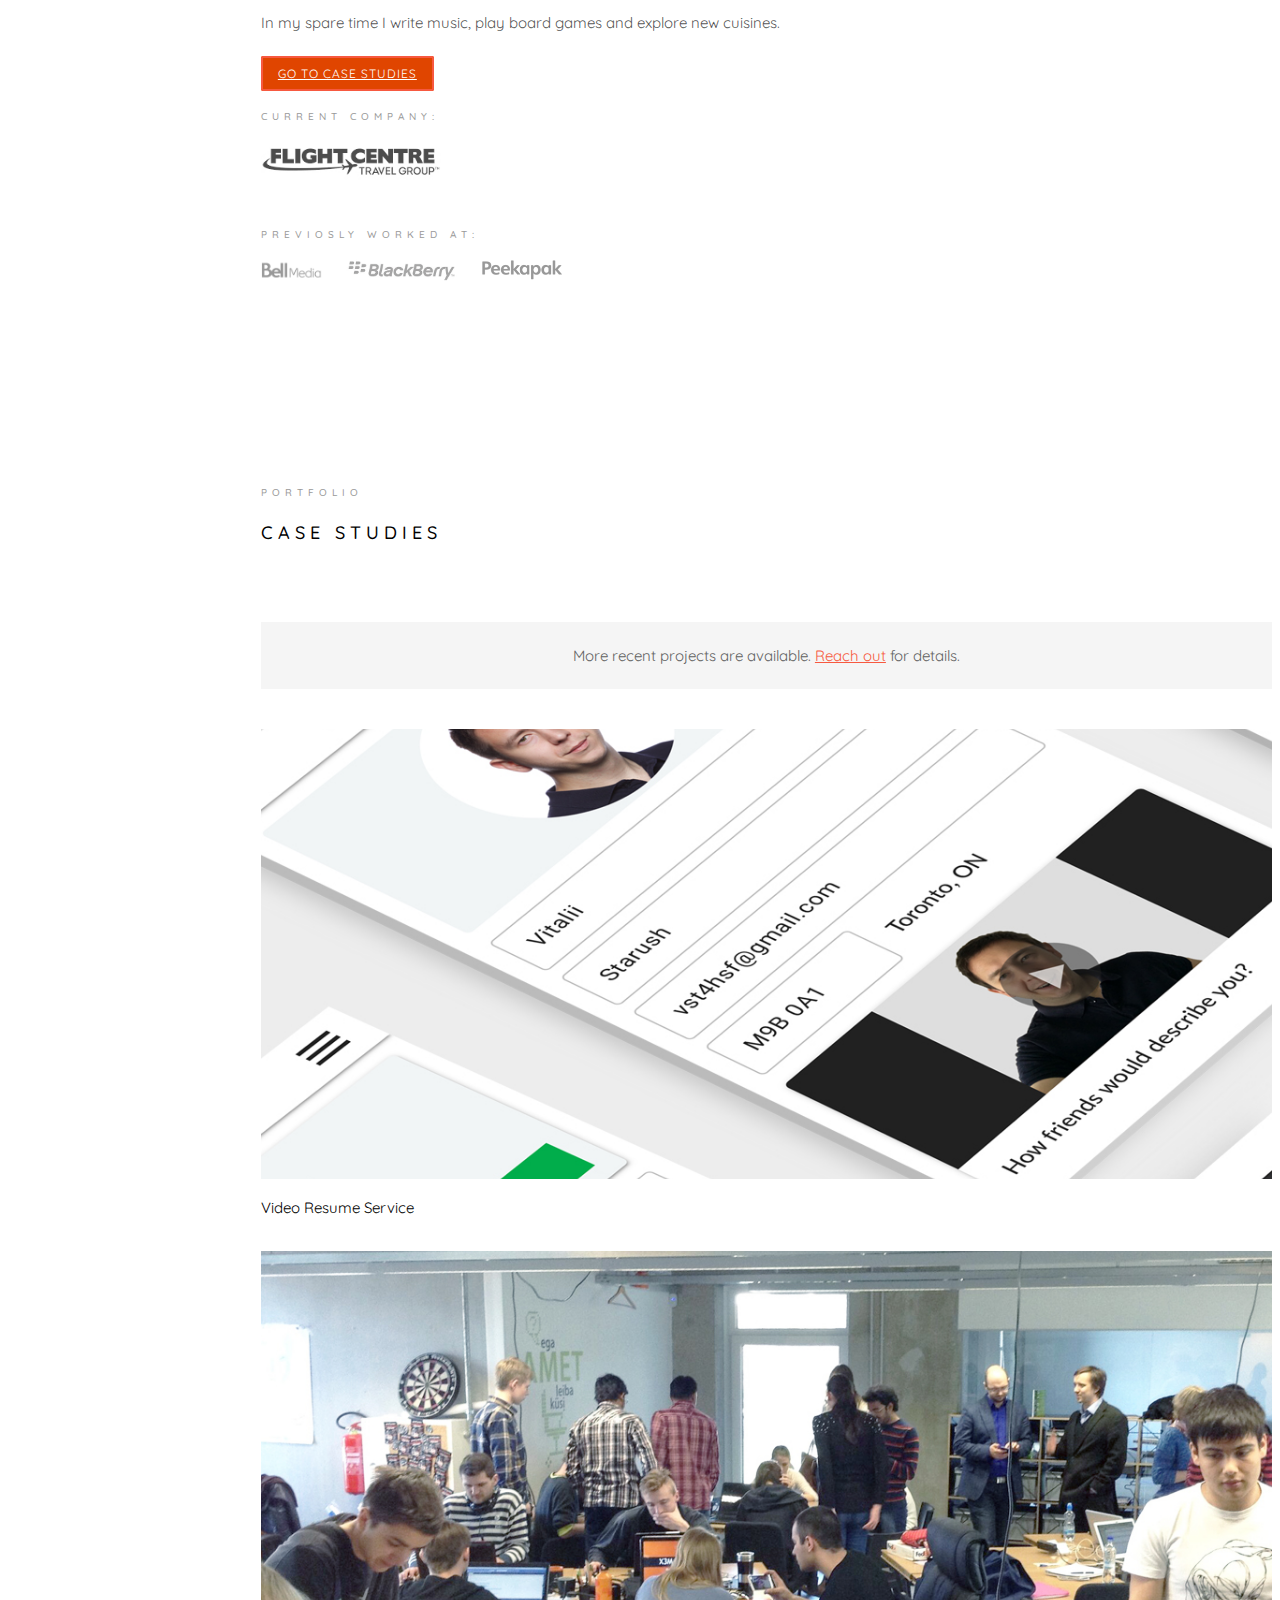
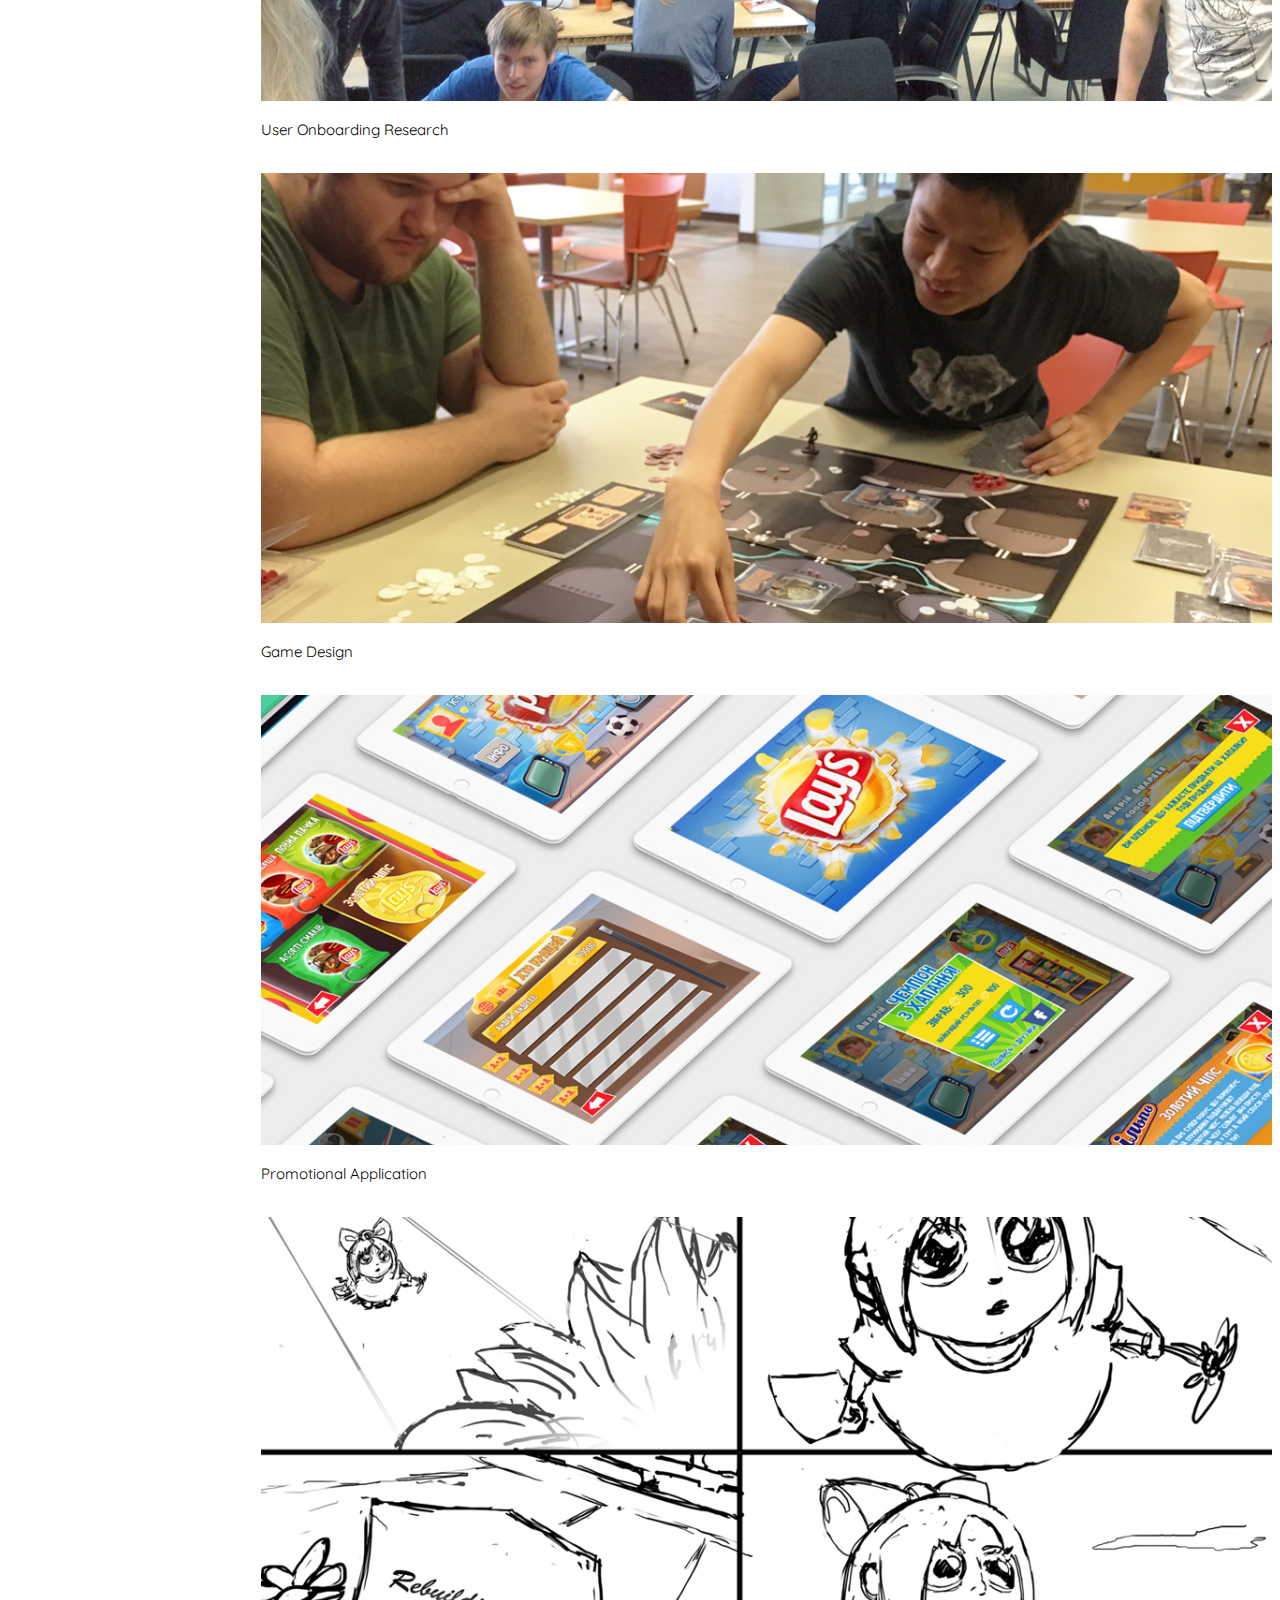
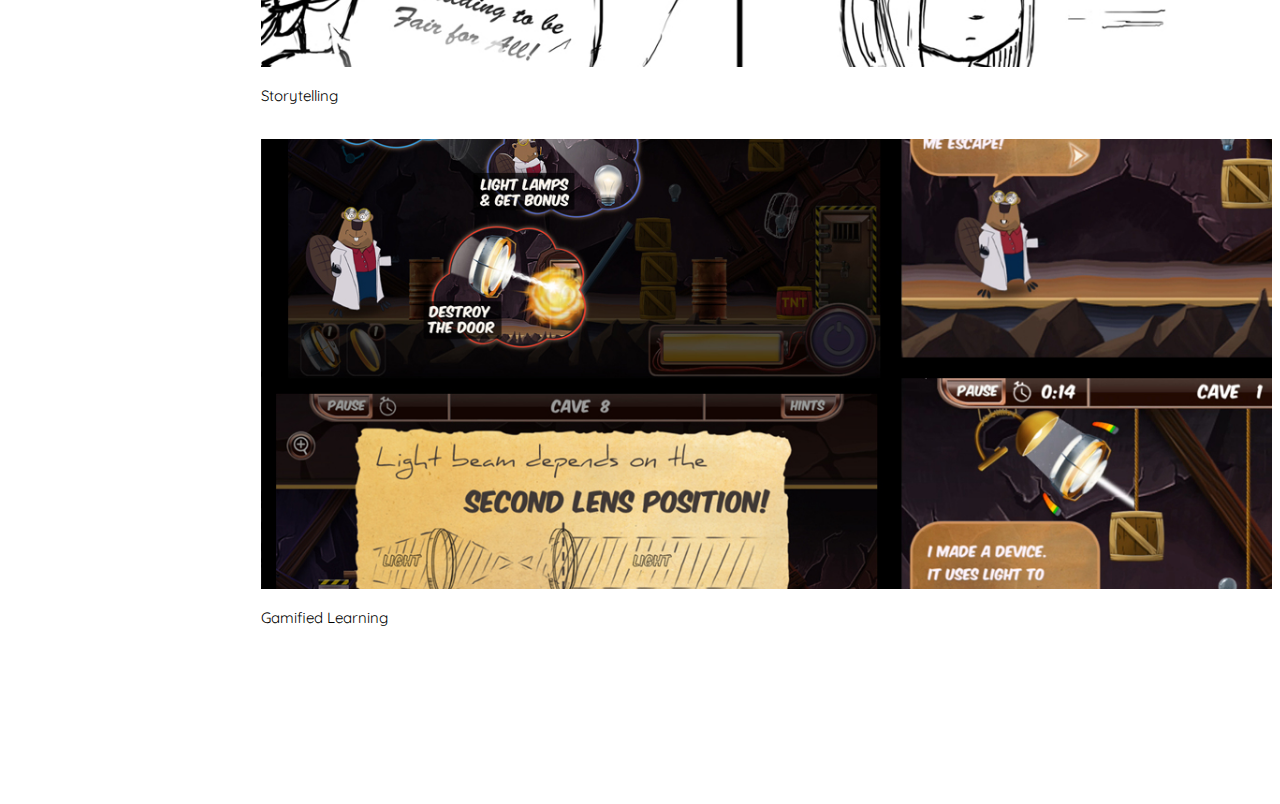
==== commit 85eb6e08: "Bio updates" ====
--- a/index.html
+++ b/index.html
@@ -84,7 +84,7 @@
 					<li><a href="work.html">Case Studies</a></li>
 					<li><a href="consulting.html">Consulting</a></li>
 					<li><a target="_blank" href="https://medium.com/@vstarush">Medium</a></li>
-					<li><a target="_blank" ref="https://www.linkedin.com/in/vstarush/">LinkedIn</a></li>
+					<li><a target="_blank" href="https://www.linkedin.com/in/vstarush/">LinkedIn</a></li>
 					<!-- <li><a href="blog.html">Blog</a></li> -->
 					<!-- <li><a href="contact.html">Contact</a></li> -->
 				</ul>
@@ -141,9 +141,9 @@
 								<!-- <p>User Experience Engineer</p>
 								<p>Positive, honest and curious. Passionate about system architecture, design, user experience, technology and understanding human behaviour. Inspired by the inner urge to create, and by people, who talk ideas and work to make them happen. Always up for a new challenge, design discussion or a friendly debate. Always down for a business endeavour, epic quest or an exciting adventure.</p> -->
 								<p>
-									I focus on <b>generative research</b> and <b>design solutions</b>. My side superpower is <b>strong <span style="white-space: nowrap;">front-end experience.</span></b>
+									I focus on <b>generative research</b> and <b>user-centred design solutions</b>. <br class="hidden-mobile">My side superpower is <b>strong <span style="white-space: nowrap;">front-end experience.</span></b>
 									<br><br>
-									My goal is to make a positive impact on the world. I am inspired by my teammates and the value each person adds to achieving a common goal. I am passionate about system architecture, design, user experience, technology and human behaviour.
+									My goal is to make a positive impact on products and experiences. Make them simple, intuitive and easy to use. I am inspired by the people I work with and the value each person adds to achieving a common goal. I am passionate about system architecture, design, user experience, technology and human behaviour.
 									I am always up for a new challenge, design discussion or a friendly debate. Always down for a business endeavour, epic quest or an exciting adventure.
 									<br><br>
 									In my spare time I write music, play board games and explore new cuisines.
@@ -249,6 +249,10 @@
 							<h2 class="colorlib-heading animate-box" data-animate-effect="fadeInLeft">Case Studies</h2>
 						</div>
 					</div>
+
+					<div class="animate-box" data-animate-effect="fadeInLeft" style="text-align: center;margin-bottom: 40px;">
+						<p class="more-work" style="padding: 20px; background: #F5F5F5; color: #616161;">More recent projects are available. <a href="mailto:vstarush@gmail.com">Reach out</a> for details.</p>
+					</div>
 					
 					<div class="row">
 						<div class="col-md-6 animate-box" data-animate-effect="fadeInLeft">
@@ -337,10 +341,10 @@
 							<h4 class="project-desktop-title">Gamified Learning</h4>
 						</div>
 
-						<div class="col-md-12 animate-box" data-animate-effect="fadeInLeft">
+						<!-- <div class="col-md-12 animate-box" data-animate-effect="fadeInLeft">
 							<br><br>
 							<p style="text-align: center;">Thank you for reading! More case studies are available on demand.</p>
-						</div>
+						</div> -->
 					</div>
 						<!-- <div class="col-sm-12 col-md-7 animate-box" data-animate-effect="fadeInLeft">
 							<h3>Research</h3>
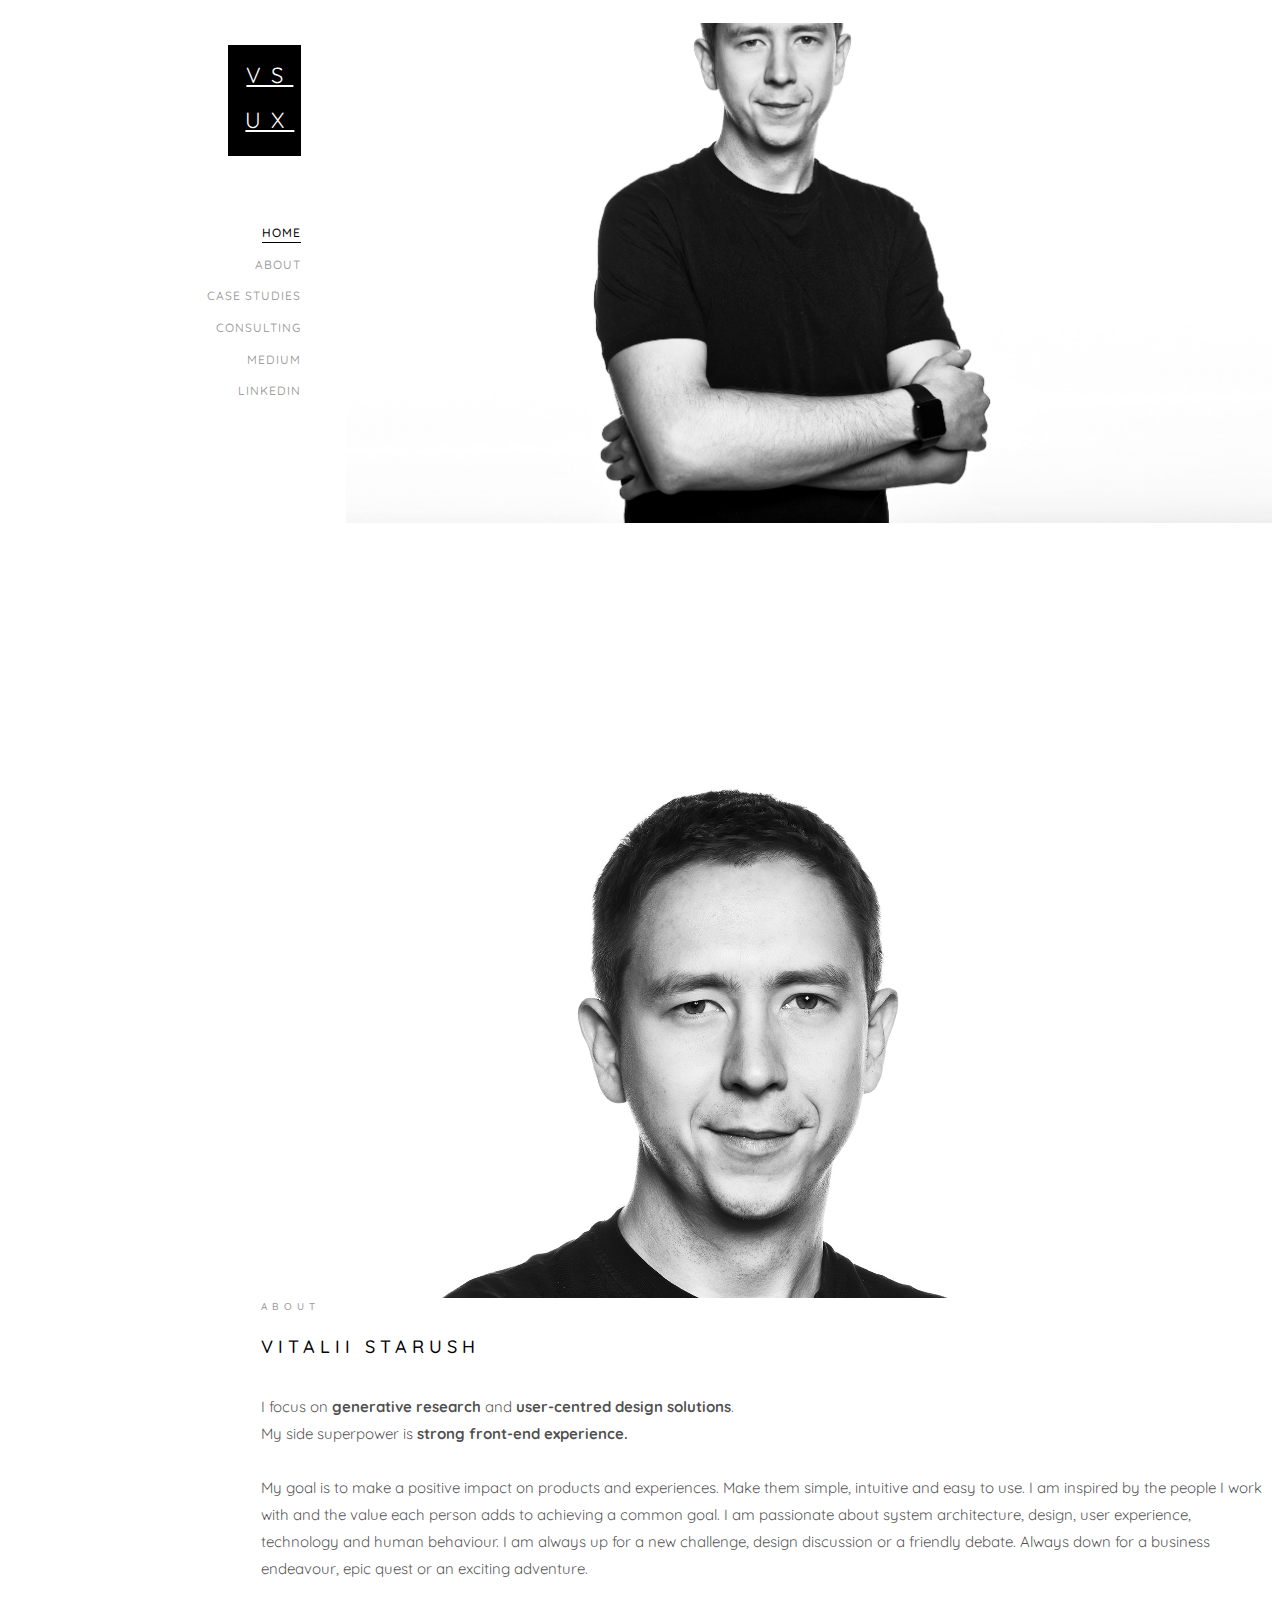
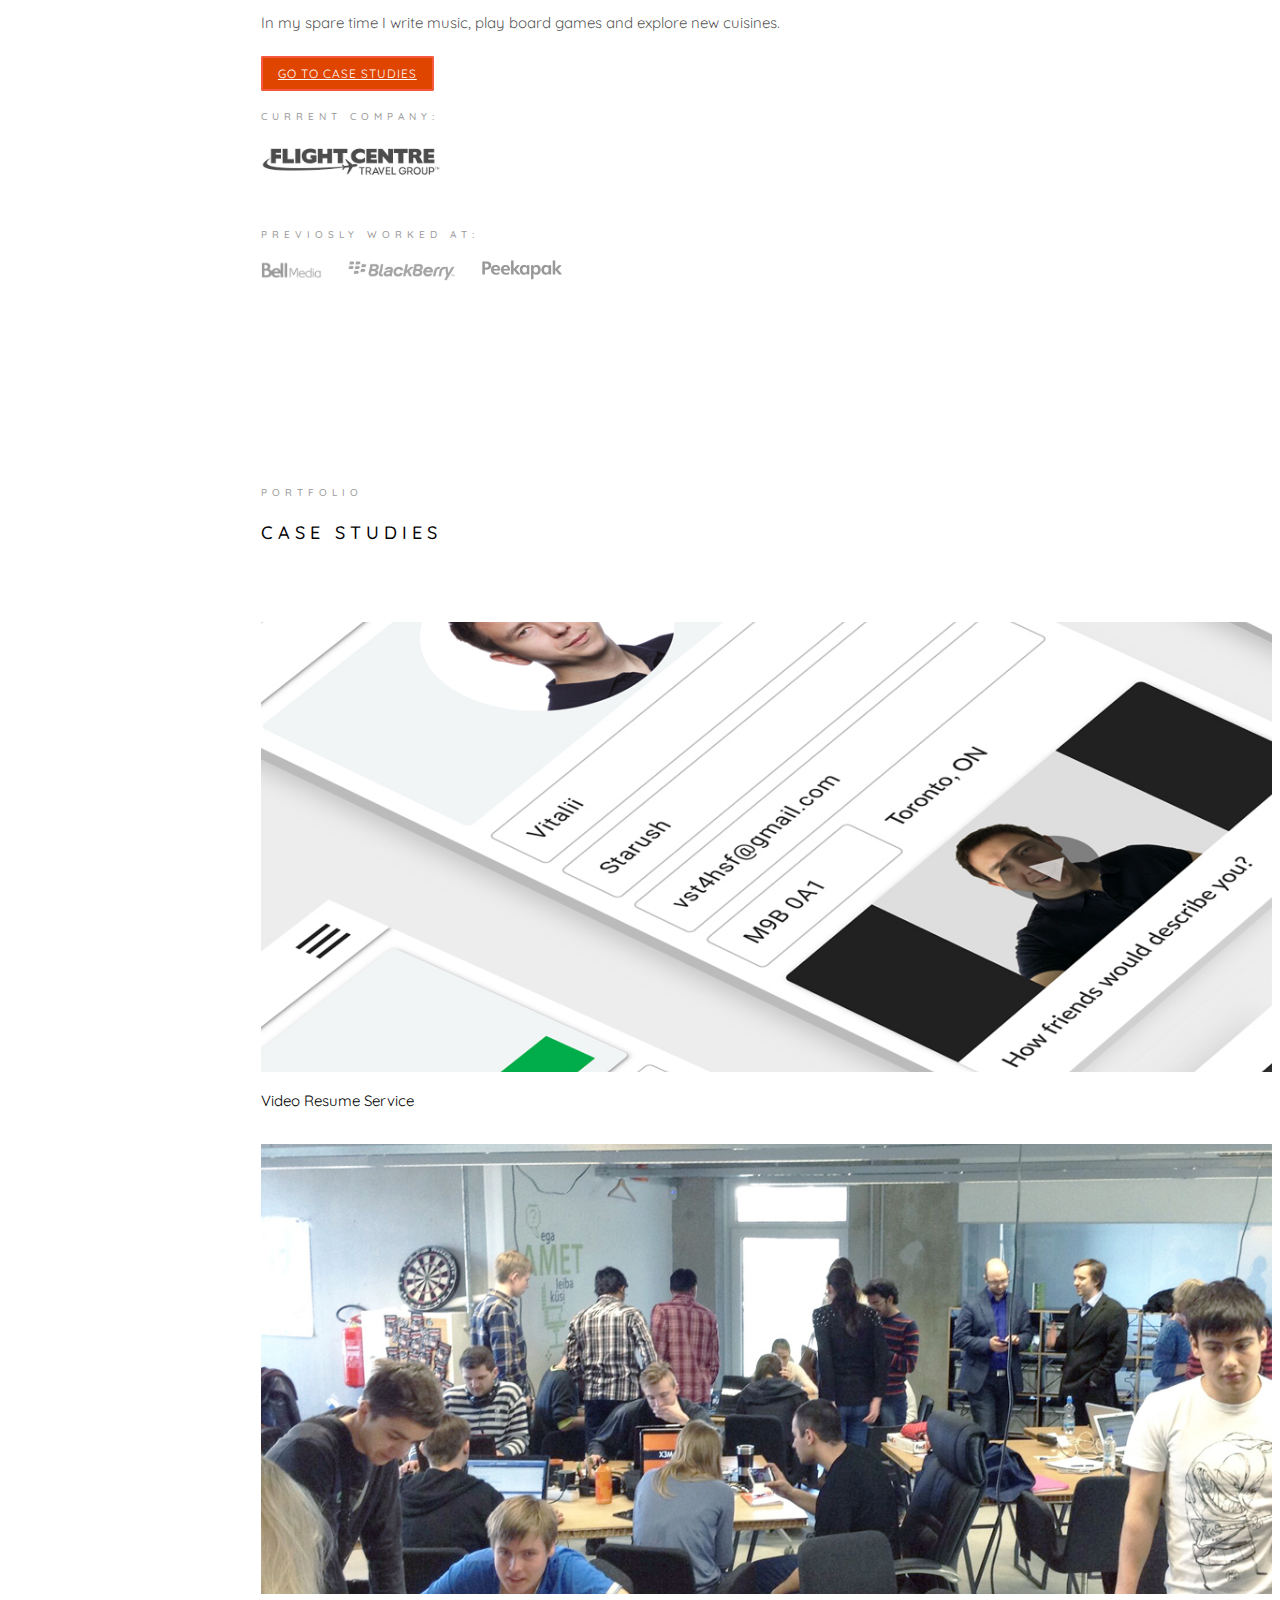
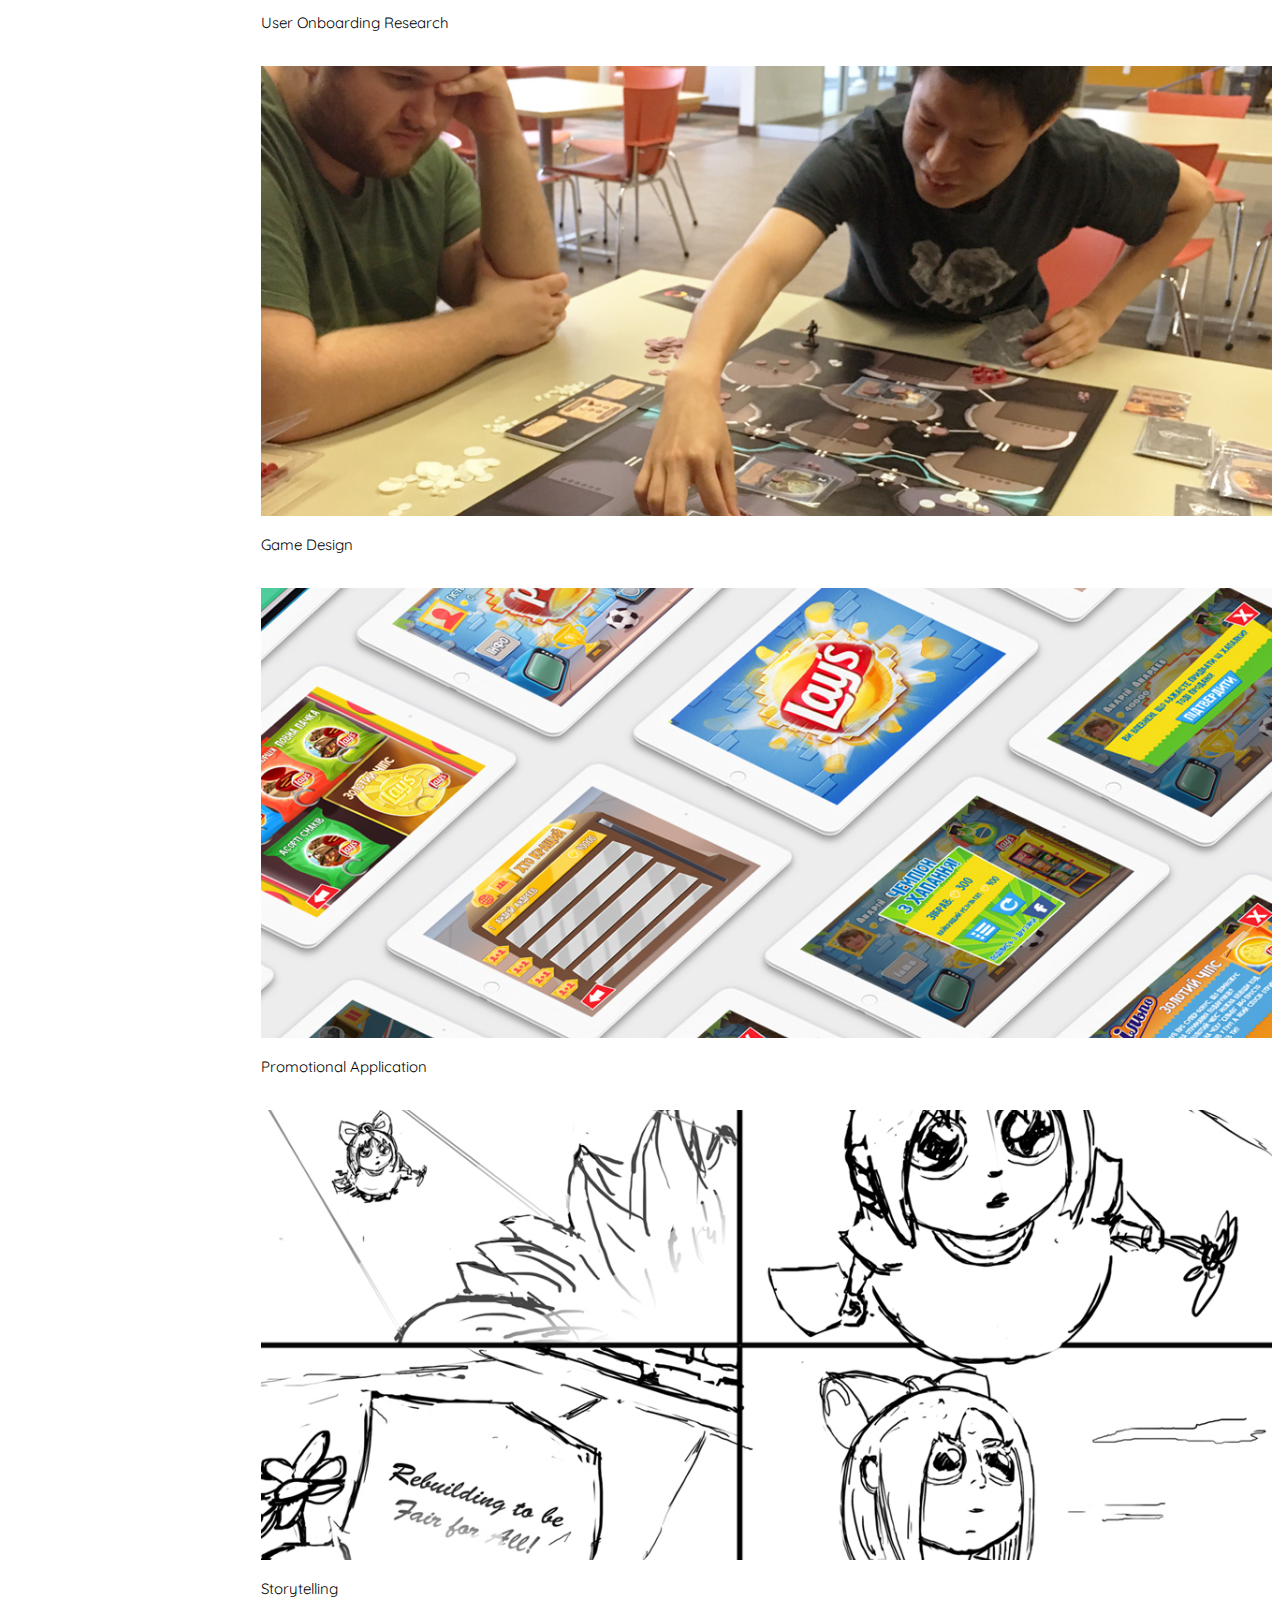
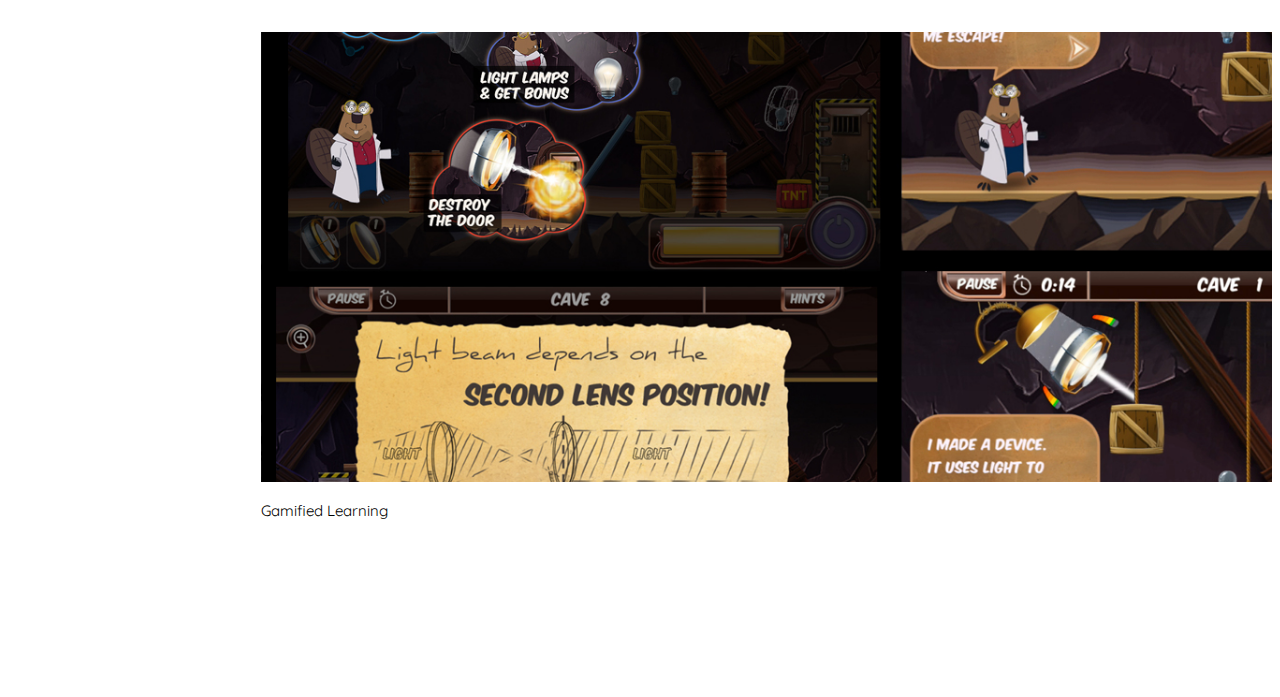
==== commit 5148e982: "Updates" ====
--- a/index.html
+++ b/index.html
@@ -250,9 +250,9 @@
 						</div>
 					</div>
 
-					<div class="animate-box" data-animate-effect="fadeInLeft" style="text-align: center;margin-bottom: 40px;">
+					<!-- <div class="animate-box" data-animate-effect="fadeInLeft" style="text-align: center;margin-bottom: 40px;">
 						<p class="more-work" style="padding: 20px; background: #F5F5F5; color: #616161;">More recent projects are available. <a href="mailto:vstarush@gmail.com">Reach out</a> for details.</p>
-					</div>
+					</div> -->
 					
 					<div class="row">
 						<div class="col-md-6 animate-box" data-animate-effect="fadeInLeft">
